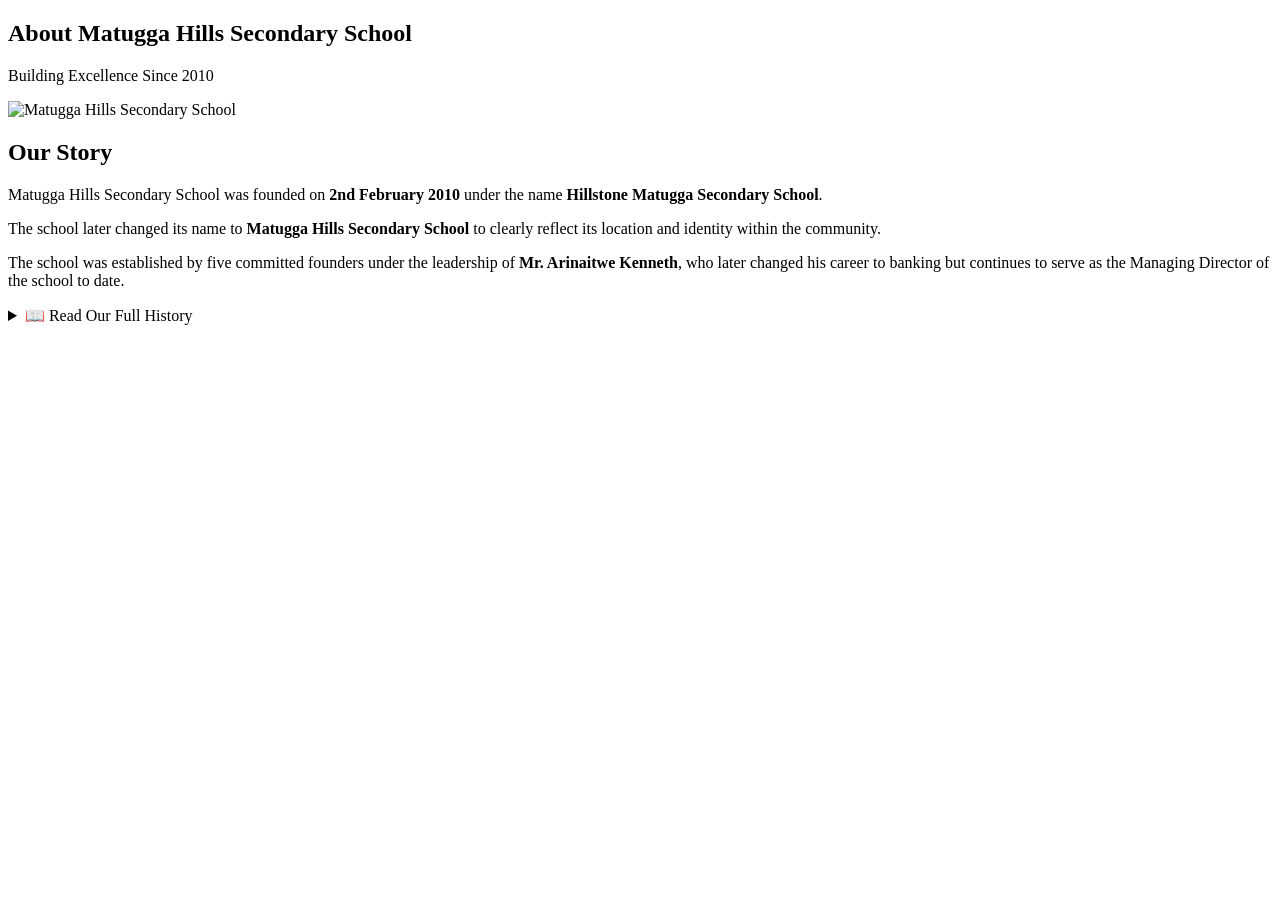
==== About us.html @ 82e51283 "addition page" ====
<!DOCTYPE html>
<html lang="en">
<head>
    <meta charset="UTF-8">
    <meta name="viewport" content="width=device-width, initial-scale=1.0">
    <title>About us</title>
</head>
<body>
   <section class="about-section">

    <div class="about-title">
        <h1>About Matugga Hills Secondary School</h1>
        <p class="subtitle">Building Excellence Since 2010</p>
    </div>

    <div class="about-content">

        <div class="intro">

            <div class="about-image">
                <img src="images/about-school.jpg" alt="Matugga Hills Secondary School">
            </div>

            <div class="about-text">

                <h2>Our Story</h2>

                <p>
                    Matugga Hills Secondary School was founded on <strong>2nd February 2010</strong>
                    under the name <strong>Hillstone Matugga Secondary School</strong>.
                </p>

                <p>
                    The school later changed its name to
                    <strong>Matugga Hills Secondary School</strong>
                    to clearly reflect its location and identity within the community.
                </p>

                <p>
                    The school was established by five committed founders under the
                    leadership of <strong>Mr. Arinaitwe Kenneth</strong>,
                    who later changed his career to banking but continues to serve as
                    the Managing Director of the school to date.
                </p>

            </div>

        </div>

        <details class="about-details">

            <summary>📖 Read Our Full History</summary>

            <div class="history">

                <h2>Our Humble Beginning</h2>

                <p>
                    The school began operations in rented premises with a few small classrooms.
                    It opened with 100 students, offering classes from Senior One to Senior Six,
                    and was supported by 13 dedicated teachers.
                </p>

                <p>
                    Despite operating in modest facilities, the staff remained committed
                    to providing quality education.
                </p>

                <p>
                    The first Headteacher,
                    <strong>Mr. Kato Edward</strong>,
                    was appointed in 2010.
                    Having already spent three years in the teaching profession before joining
                    the school, he has continued to serve faithfully as the school's Headteacher.
                </p>

                <p>
                    Although the school did not initially have its own UNEB Examination Centre,
                    students consistently achieved excellent academic results while sitting
                    their examinations at other registered schools.
                </p>

                <p>
                    In its second year, the best UCE candidate scored
                    <strong>17 aggregates</strong>,
                    while the best UACE candidate obtained
                    <strong>22 points.</strong>
                </p>

                <h2>Growth & Milestones</h2>

                <div class="timeline">

                    <div class="timeline-item">
                        <h3>2017</h3>

                        <p>
                            The school relocated from rented premises to its current,
                            larger and more conducive campus.
                        </p>

                        <p>
                            At that time enrolment had reduced to
                            <strong>82 students</strong>,
                            but through discipline, improved academic performance
                            and good management, enrolment steadily increased to
                            <strong>over 600 students</strong>.
                        </p>

                    </div>

                    <div class="timeline-item">

                        <h3>2023</h3>

                        <p>
                            Granted its own
                            <strong>UCE Examination Centre (U4036).</strong>
                        </p>

                    </div>

                    <div class="timeline-item">

                        <h3>2024</h3>

                        <p>
                            Granted its own
                            <strong>UACE Examination Centre (U4036).</strong>
                        </p>

                    </div>

                    <div class="timeline-item">

                        <h3>2025</h3>

                        <p>
                            One candidate scored
                            <strong>9As</strong>
                            in UCE while another obtained
                            <strong>20 points</strong>
                            in UACE.
                        </p>

                    </div>

                </div>

                <h2>Our Longest Serving Staff</h2>

                <div class="staff-grid">

                   <div class="staff-card">

    <h3>Madam Nabayozi Sumayya</h3>

    <span class="year">Joined in 2010</span>

    <p>
        Madam Nabayozi Sumayya joined the school in 2010 as the Bursar
        and continues to serve in that role.
    </p>

    <p>
        She has also served in various capacities including
        Teacher in Charge of Welfare with continuous dedication
        and hard work.
    </p>

</div>

                   <div class="staff-card">

    <h3>Mr. Lubuulwa Stephen</h3>

    <span class="year">Joined in 2012</span>

    <p>
        Mr. Lubuulwa Stephen joined the school in 2012 as a teacher.
    </p>

    <p>
        He was promoted to Assistant Director of Studies in 2014,
        became Director of Studies in 2016,
        and in 2025 was appointed Deputy Headteacher,
        a position he continues to hold.
    </p>

</div>

                   <div class="staff-card">

    <h3>Madam Nabaggala Harriet</h3>

    <span class="year">Joined in 2014</span>

    <p>
        Madam Nabaggala Harriet joined the school in 2014.
    </p>

    <p>
        Over the years she has served as Head of Department,
        Matron, and currently serves as School Secretary and
        Chairperson of the Electoral Commission at
        Matugga Hills Secondary School.
    </p>

</div>

                    <div class="staff-card">

    <div class="staff-header">
        <h3>Mr. Oguttu Hillary Abangi</h3>
        <span class="join-year">Joined in 2012</span>
    </div>

    <div class="staff-body">

        <p>
            <strong>Position:</strong> Assistant Director of Studies
        </p>

        <p>
            Mr. Oguttu Hillary Abangi joined Matugga Hills Secondary School in
            <strong>2012</strong> as a <strong>teacher and warden</strong>.
        </p>

        <p>
            Through his dedication, commitment and leadership, he was promoted
            in <strong>2016</strong> to the position of
            <strong>Assistant Director of Studies</strong>, a role he continues
            to serve in today.
        </p>

    </div>

</div>
                   <div class="staff-card">

    <div class="staff-header">
        <h3>Mr. Kasaali Festo</h3>
        <span class="join-year">Joined in 2011</span>
    </div>

    <div class="staff-body">

        <p>
            Mr. Kasaali Festo joined the school in
            <strong>2011</strong>.
        </p>

        <p>
            He has served in various leadership positions
            within the school.
        </p>

        <p>
            He currently serves as the
            <strong>Director of Studies</strong>.
        </p>

    </div>

</div>

                    <div class="staff-card">

    <div class="staff-header">
        <h3>Madam Kalembe Rachael</h3>
        <span class="join-year">Joined in 2013</span>
    </div>

    <div class="staff-body">

        <p>
            Madam Kalembe Rachael joined the school in
            <strong>2013</strong>.
        </p>

        <p>
            She has served in several capacities,
            including
            <strong>Senior Woman Teacher</strong>,
            <strong>Matron</strong>,
            and
            <strong>Class Teacher</strong>.
        </p>

    </div>

</div>

                   <div class="staff-card">

    <div class="staff-header">
        <h3>Mr. Ssali Cyrus</h3>
    </div>

    <div class="staff-body">

        <p>
            Mr. Ssali Cyrus has faithfully served the school
            in various roles.
        </p>

        <p>
            He has also been the
            <strong>Games Patron</strong>
            for more than
            <strong>ten years</strong>.
        </p>

    </div>

</div>

                   <div class="staff-card">

    <div class="staff-header">
        <h3>Mr. Sekyanzi Phillip</h3>
        <span class="join-year">Joined in 2015</span>
    </div>

    <div class="staff-body">

        <p>
            Mr. Sekyanzi Phillip joined the school in
            <strong>2015</strong>
            as a
            <strong>Mathematics Teacher</strong>.
        </p>

        <p>
            He has also served as a
            <strong>Class Teacher</strong>
            and
            <strong>Head of Department</strong>.
        </p>

        <p>
            He continues to serve the school
            with dedication.
        </p>

    </div>

</div>

            

    <div class="staff-header">
        <h3>Musomesa Kavuma Richard</h3>
        <span class="join-year">Joined in 2010</span>
    </div>

    <div class="staff-body">

        <p>
            Musomesa Kavuma has been with the school
            since its establishment in
            <strong>2010</strong>.
        </p>

        <p>
            He has served in various capacities,
            including as a
            <strong>teacher</strong>.
        </p>

        <p>
            He currently serves as the
            <strong>Head of Department – Luganda</strong>.
        </p>

    </div>

</div>

                <div class="mission">

                    <p>
                        Today, Matugga Hills Secondary School continues to grow
                        as a centre of academic excellence, discipline and character
                        development.
                    </p>

                    <p>
                        The school remains committed to nurturing responsible,
                        competent and morally upright citizens while maintaining
                        its motto:
                    </p>

                    <blockquote>
                        "It's a little thing that matters."
                    </blockquote>

                </div>

            </div>

        </details>

    </div>

</section>
</body>
</html>
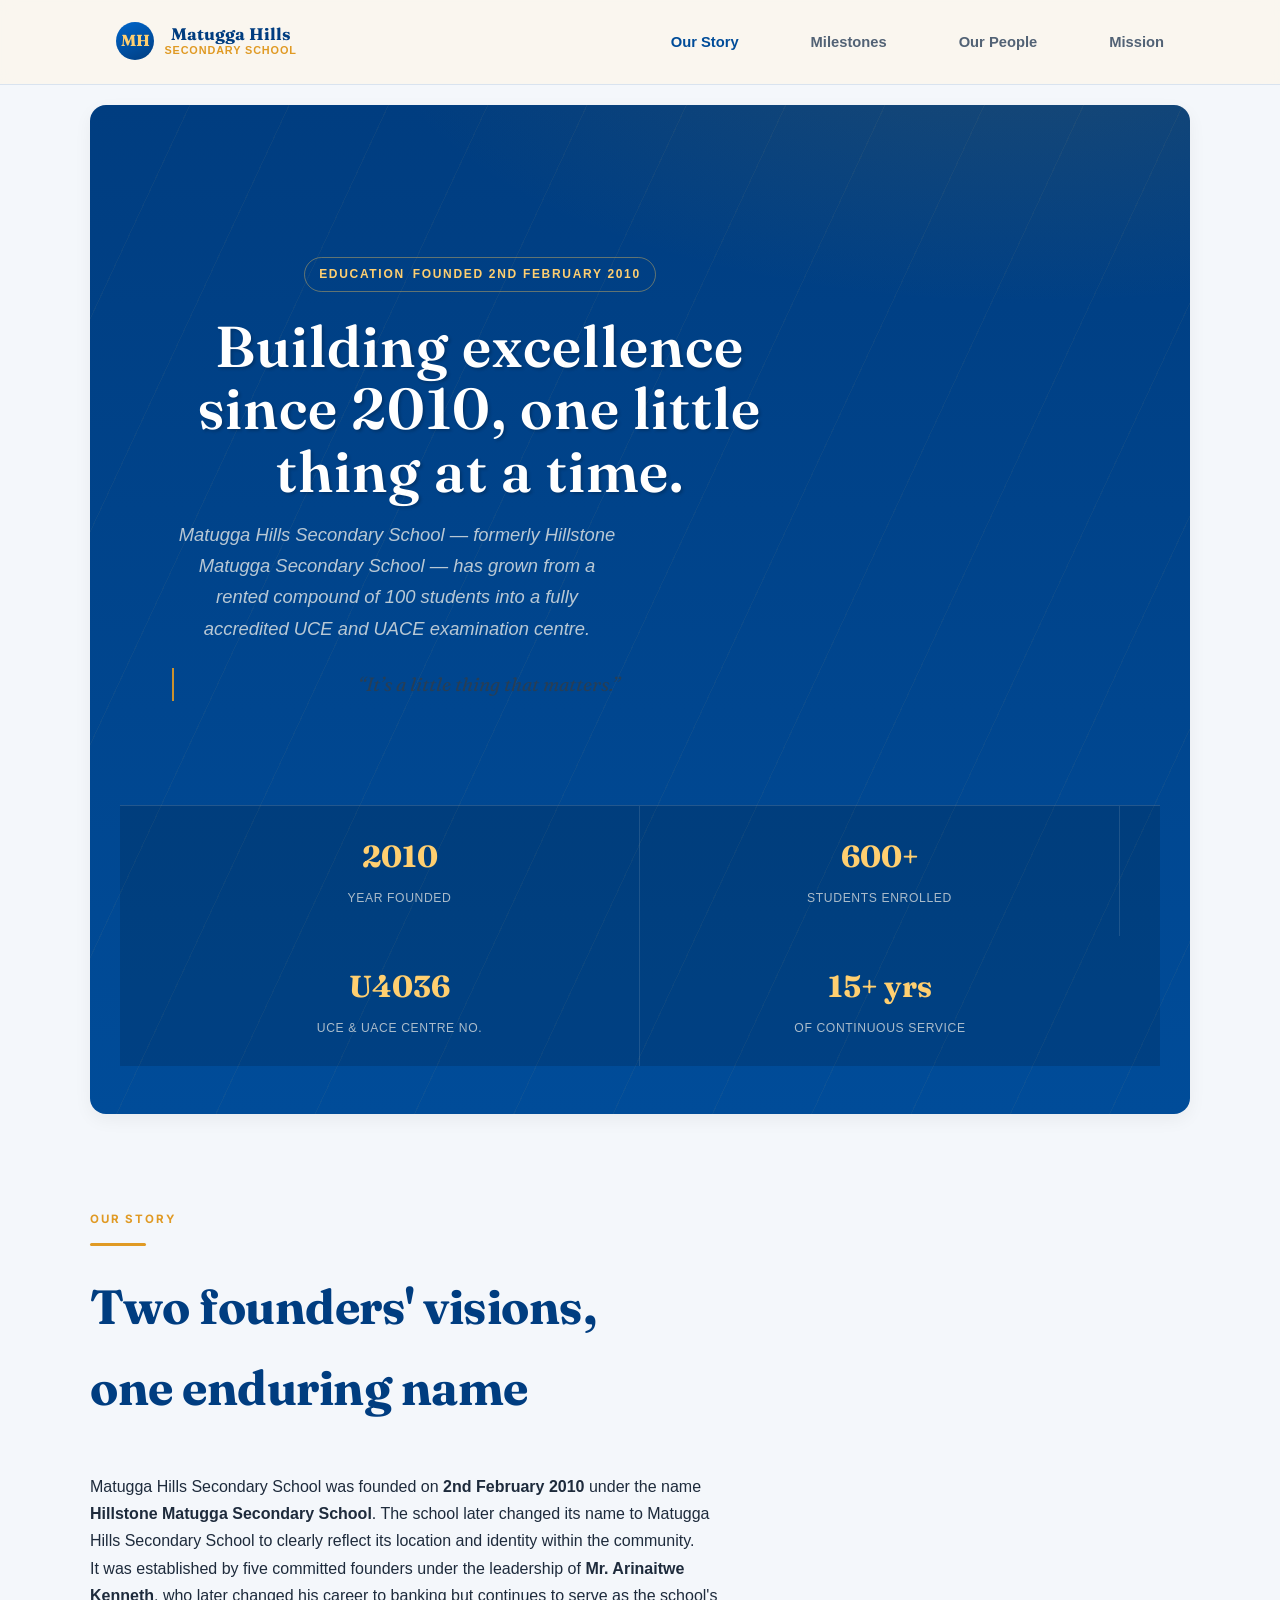
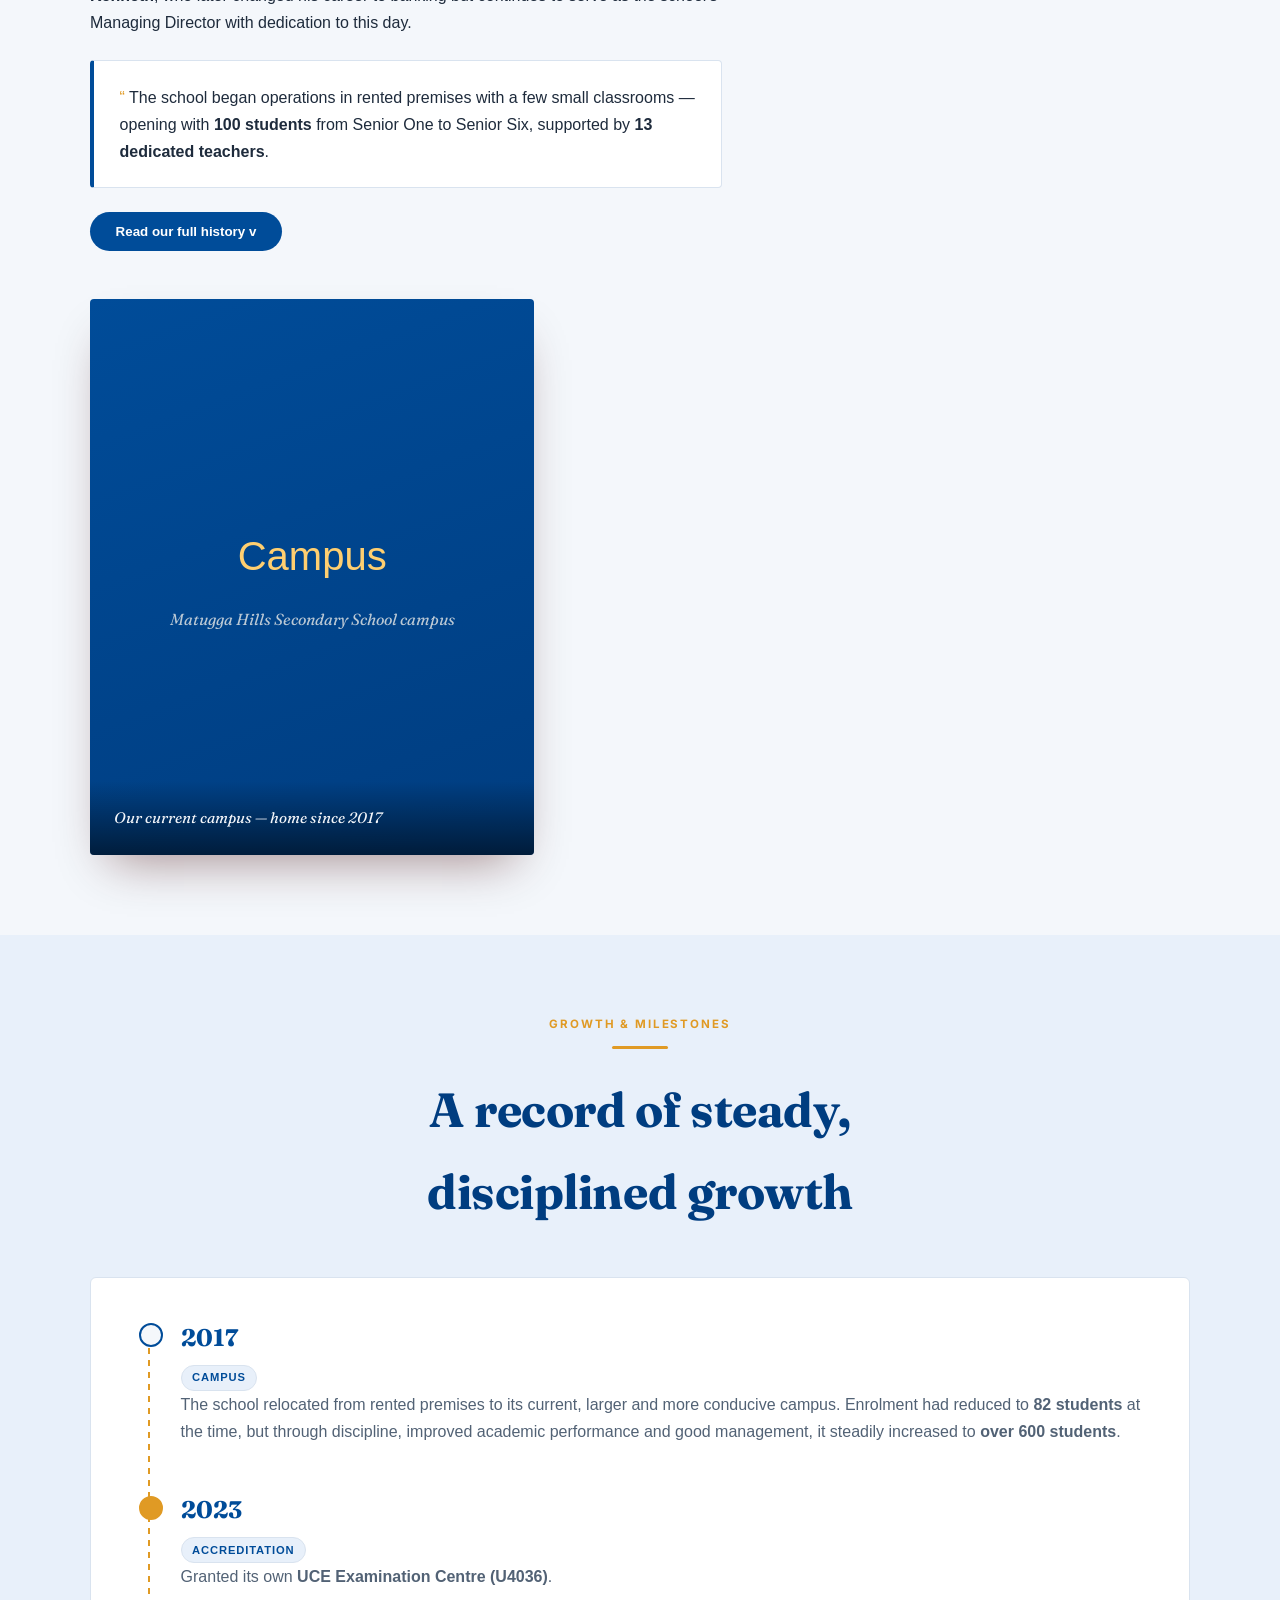
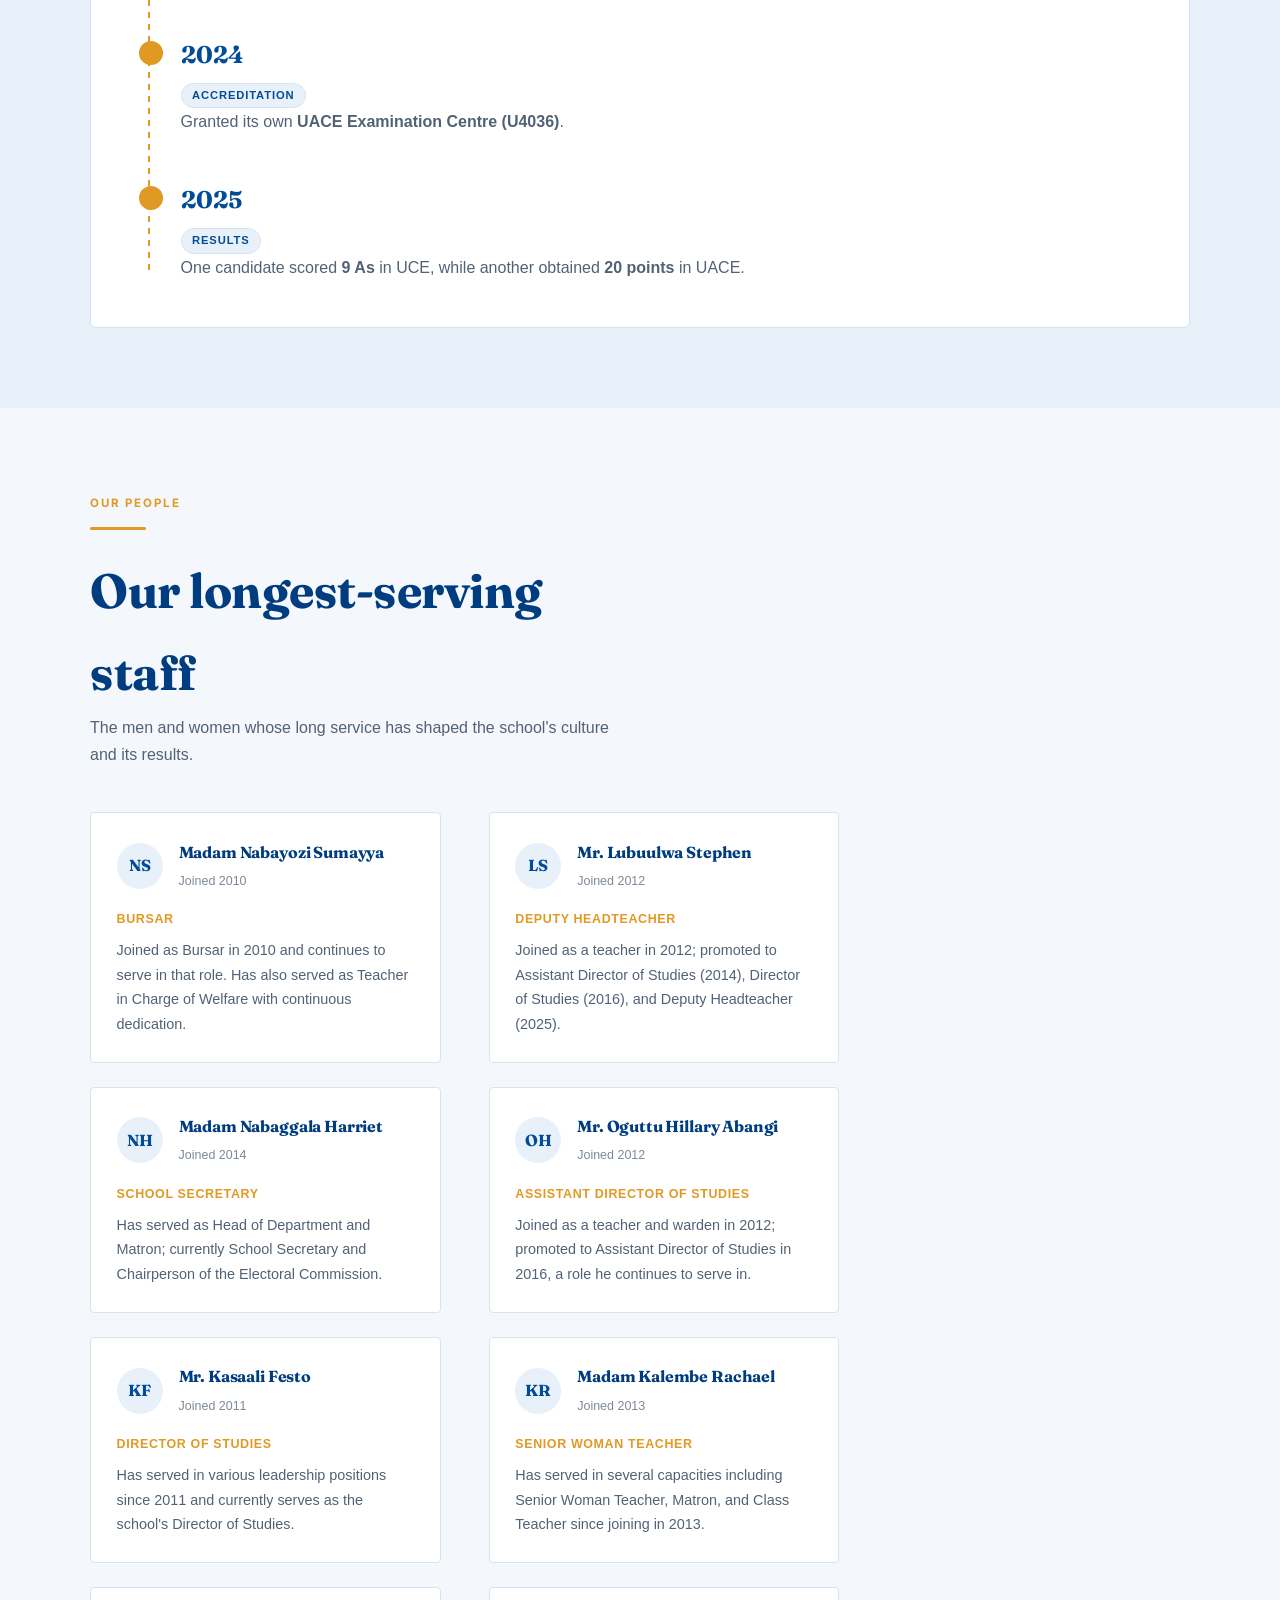
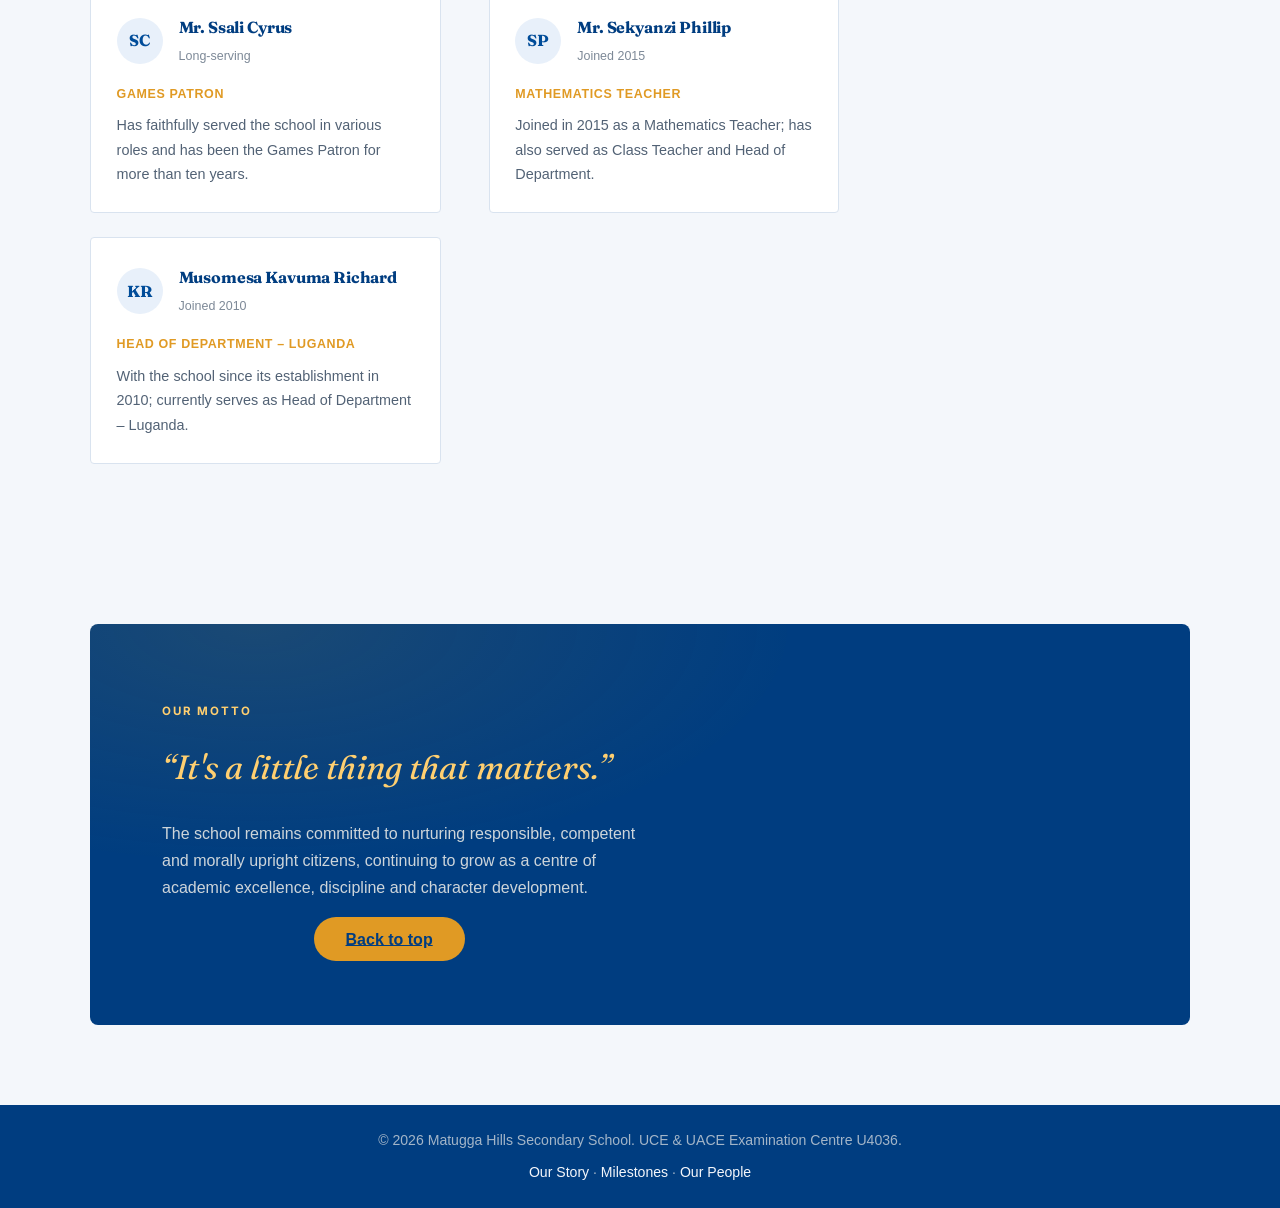
==== commit e0895a48: "blarblar" ====
--- a/About us.html
+++ b/About us.html
@@ -1,408 +1,761 @@
 <!DOCTYPE html>
 <html lang="en">
 <head>
-    <meta charset="UTF-8">
-    <meta name="viewport" content="width=device-width, initial-scale=1.0">
-    <title>About us</title>
+<meta charset="UTF-8">
+<meta name="viewport" content="width=device-width, initial-scale=1.0">
+<title>About Us — Matugga Hills Secondary School</title>
+<meta name="description" content="Matugga Hills Secondary School — building excellence since 2010. Our story, our milestones, our people.">
+
+<link rel="stylesheet" href="style.css">
+
+<!-- Fonts: Fraunces (display serif, institutional gravitas) + Inter (body/utility) -->
+<link rel="preconnect" href="https://fonts.googleapis.com">
+<link rel="preconnect" href="https://fonts.gstatic.com" crossorigin>
+<link href="https://fonts.googleapis.com/css2?family=Fraunces:opsz,wght@9..144,400;9..144,500;9..144,600;9..144,700&family=Inter:wght@400;500;600;700;800&display=swap" rel="stylesheet">
+
+<style>
+  :root{
+    --maroon-950:#003d80;
+    --maroon-900:#004c99;
+    --maroon-800:#0066cc;
+    --gold-600:#e09a24;
+    --gold-400:#ffcf70;
+    --cream-100:#f4f7fb;
+    --cream-200:#e8f0fa;
+    --ink-900:#1e2b3c;
+    --ink-700:#526275;
+    --line:#d9e3ef;
+    --radius:4px;
+    --serif: "Fraunces", Georgia, serif;
+    --sans: "Inter", -apple-system, Segoe UI, Roboto, sans-serif;
+  }
+
+  *{box-sizing:border-box;}
+  html{scroll-behavior:smooth;}
+
+  body{
+    font-family:var(--sans);
+    color:var(--ink-900);
+    background:var(--cream-100);
+    line-height:1.7;
+    -webkit-font-smoothing:antialiased;
+  }
+
+  @media (prefers-reduced-motion: reduce){
+    html{scroll-behavior:auto;}
+    *{animation-duration:0.001ms !important; transition-duration:0.001ms !important;}
+  }
+
+  a:focus-visible, button:focus-visible, .btn:focus-visible, summary:focus-visible{
+    outline:3px solid var(--gold-600);
+    outline-offset:3px;
+  }
+
+  h1,h2,h3,.display-font{
+    font-family:var(--serif);
+    color:var(--maroon-950);
+    letter-spacing:-0.01em;
+  }
+
+  .eyebrow{
+    font-family:var(--sans);
+    font-size:.72rem;
+    font-weight:700;
+    letter-spacing:.16em;
+    text-transform:uppercase;
+    color:var(--gold-600);
+  }
+
+  /* ===== Navbar ===== */
+  .navbar-brand-wrap{
+    display:flex;
+    align-items:center;
+    gap:.65rem;
+  }
+  .brand-mark{
+    width:38px;height:38px;
+    border-radius:50%;
+    background:linear-gradient(155deg, var(--maroon-800), var(--maroon-950));
+    display:flex;align-items:center;justify-content:center;
+    color:var(--gold-400);
+    font-family:var(--serif);
+    font-weight:700;
+    font-size:1rem;
+    flex-shrink:0;
+  }
+  .navbar-mhss{
+    background:rgba(250,246,238,0.92);
+    backdrop-filter:blur(8px);
+    border-bottom:1px solid var(--line);
+  }
+  .navbar-mhss .nav-link{
+    font-weight:600;
+    font-size:.92rem;
+    color:var(--ink-700);
+  }
+  .navbar-mhss .nav-link:hover, .navbar-mhss .nav-link.active{
+    color:var(--maroon-900);
+  }
+
+  /* ===== Hero ===== */
+  .hero{
+    position:relative;
+    background:
+      radial-gradient(1100px 500px at 85% -10%, rgba(184,145,46,0.16), transparent 60%),
+      linear-gradient(180deg, var(--maroon-950) 0%, var(--maroon-900) 100%);
+    color:var(--cream-100);
+    overflow:hidden;
+  }
+  .hero::before{
+    content:"";
+    position:absolute; inset:0;
+    background-image: repeating-linear-gradient(115deg, rgba(217,180,92,0.05) 0 1px, transparent 1px 90px);
+    pointer-events:none;
+  }
+  .hero-badge{
+    display:inline-flex;
+    align-items:center;
+    gap:.5rem;
+    border:1px solid rgba(217,180,92,0.45);
+    color:var(--gold-400);
+    font-size:.75rem;
+    font-weight:700;
+    letter-spacing:.14em;
+    text-transform:uppercase;
+    padding:.4rem .9rem;
+    border-radius:100px;
+  }
+  .hero h1{
+    color:#fff;
+    font-weight:600;
+    font-size:clamp(2.3rem, 4.6vw, 3.6rem);
+    line-height:1.08;
+  }
+  .hero .lede{
+    color:rgba(250,246,238,0.82);
+    font-size:1.15rem;
+    max-width:44ch;
+  }
+  .hero-motto{
+    font-family:var(--serif);
+    font-style:italic;
+    font-size:1.2rem;
+    color:var(--gold-400);
+    border-left:2px solid var(--gold-600);
+    padding-left:1rem;
+  }
+  .stat-strip{
+    border-top:1px solid rgba(250,246,238,0.14);
+    background:rgba(0,0,0,0.14);
+  }
+  .stat-item{
+    padding:1.6rem 1rem;
+    text-align:center;
+    border-right:1px solid rgba(250,246,238,0.12);
+  }
+  .stat-item:last-child{border-right:none;}
+  .stat-num{
+    font-family:var(--serif);
+    font-weight:700;
+    font-size:1.9rem;
+    color:var(--gold-400);
+    display:block;
+  }
+  .stat-label{
+    font-size:.76rem;
+    letter-spacing:.05em;
+    text-transform:uppercase;
+    color:rgba(250,246,238,0.68);
+  }
+
+  /* ===== Section shell ===== */
+  section.block{ padding:5rem 0; }
+  .section-head{ max-width:60ch; margin-bottom:2.75rem; }
+  .rule{
+    width:56px; height:3px;
+    background:var(--gold-600);
+    border-radius:2px;
+    margin:.75rem 0 1.25rem;
+  }
+
+  /* ===== Our Story ===== */
+  .story-frame{
+    position:relative;
+    border-radius:var(--radius);
+    overflow:hidden;
+    aspect-ratio:4/5;
+    background:linear-gradient(160deg, var(--maroon-900), var(--maroon-950));
+    display:flex; align-items:flex-end;
+    box-shadow: 0 24px 48px -20px rgba(61,0,4,0.45);
+  }
+  .story-frame img{ width:100%; height:100%; object-fit:cover; position:absolute; inset:0; }
+  .story-frame .frame-caption{
+    position:relative; z-index:2;
+    color:var(--cream-100);
+    padding:1.5rem;
+    font-family:var(--serif);
+    font-style:italic;
+    font-size:.95rem;
+    background:linear-gradient(0deg, rgba(0,0,0,0.55), transparent);
+    width:100%;
+  }
+  .founder-card{
+    background:#fff;
+    border:1px solid var(--line);
+    border-left:4px solid var(--maroon-900);
+    border-radius:var(--radius);
+    padding:1.4rem 1.6rem;
+  }
+
+  /* ===== Timeline (Growth & Milestones) — the signature element ===== */
+  .ledger{
+    background:#fff;
+    border:1px solid var(--line);
+    border-radius:6px;
+    padding:2.5rem clamp(1rem,4vw,3rem);
+  }
+  .ledger-line{
+    position:relative;
+    padding-left:2.6rem;
+  }
+  .ledger-line::before{
+    content:"";
+    position:absolute; left:9px; top:6px; bottom:6px;
+    width:2px;
+    background: repeating-linear-gradient(180deg, var(--gold-600) 0 6px, transparent 6px 12px);
+  }
+  .ledger-entry{
+    position:relative;
+    padding-bottom:2.4rem;
+  }
+  .ledger-entry:last-child{ padding-bottom:0; }
+  .ledger-entry::before{
+    content:"";
+    position:absolute;
+    left:-2.6rem;
+    top:.35rem;
+    width:20px; height:20px;
+    background:var(--cream-100);
+    border:2px solid var(--maroon-900);
+    border-radius:50%;
+  }
+  .ledger-entry.is-exam::before{ background:var(--gold-600); border-color:var(--gold-600); }
+  .ledger-year{
+    font-family:var(--serif);
+    font-weight:700;
+    font-size:1.5rem;
+    color:var(--maroon-900);
+    margin-bottom:.25rem;
+  }
+  .ledger-entry p{ margin-bottom:.4rem; color:var(--ink-700); }
+  .tag-pill{
+    display:inline-block;
+    font-size:.7rem;
+    font-weight:700;
+    letter-spacing:.08em;
+    text-transform:uppercase;
+    background:var(--cream-200);
+    color:var(--maroon-900);
+    border:1px solid var(--line);
+    border-radius:100px;
+    padding:.15rem .65rem;
+    margin-right:.4rem;
+  }
+
+  /* ===== Staff ===== */
+  .staff-card{
+    background:#fff;
+    border:1px solid var(--line);
+    border-radius:var(--radius);
+    padding:1.6rem;
+    height:100%;
+    transition:box-shadow .2s ease, transform .2s ease;
+  }
+  .staff-card:hover{
+    box-shadow:0 16px 32px -18px rgba(61,0,4,0.28);
+    transform:translateY(-3px);
+  }
+  .staff-avatar{
+    width:46px; height:46px;
+    border-radius:50%;
+    background:var(--cream-200);
+    color:var(--maroon-900);
+    font-family:var(--serif);
+    font-weight:700;
+    display:flex; align-items:center; justify-content:center;
+    flex-shrink:0;
+  }
+  .staff-role{
+    font-size:.78rem;
+    font-weight:700;
+    color:var(--gold-600);
+    text-transform:uppercase;
+    letter-spacing:.05em;
+  }
+  .staff-since{
+    font-size:.78rem;
+    color:var(--ink-700);
+    opacity:.75;
+  }
+
+  /* ===== Mission / motto close ===== */
+  .motto-block{
+    background:
+      radial-gradient(900px 400px at 15% 0%, rgba(184,145,46,0.14), transparent 60%),
+      var(--maroon-950);
+    color:var(--cream-100);
+    border-radius:8px;
+    padding:clamp(2.5rem,6vw,4.5rem);
+  }
+  .motto-block blockquote{
+    font-family:var(--serif);
+    font-style:italic;
+    font-size:clamp(1.5rem,3vw,2.1rem);
+    color:var(--gold-400);
+    max-width:22ch;
+  }
+
+  /* ===== Read full history toggle ===== */
+  .history-toggle{
+    background:var(--maroon-900);
+    border:none;
+    color:#fff;
+    font-weight:600;
+    padding:.75rem 1.6rem;
+    border-radius:100px;
+    transition:background .2s ease;
+  }
+  .history-toggle:hover{ background:var(--maroon-950); color:#fff; }
+  .history-toggle .bi{ transition:transform .2s ease; }
+  .history-toggle[aria-expanded="true"] .bi{ transform:rotate(180deg); }
+
+  footer{
+    background:var(--maroon-950);
+    color:rgba(250,246,238,0.65);
+    font-size:.88rem;
+  }
+  footer a{ color:var(--cream-100); text-decoration:none; }
+  footer a:hover{ color:var(--gold-400); }
+
+  /* Custom layout utilities replacing the Bootstrap classes used in this page. */
+  .container{width:min(1100px, 90%); margin:0 auto;}
+  .row{display:flex; flex-wrap:wrap; margin-left:-.75rem; margin-right:-.75rem;}
+  .row.g-0{gap:0;}
+  [class^="col-"], [class*=" col-"]{width:100%; padding-left:.75rem; padding-right:.75rem;}
+  .d-flex{display:flex;}
+  .flex-column{flex-direction:column;}
+  .align-items-center{align-items:center;}
+  .justify-content-between{justify-content:space-between;}
+  .ms-auto{margin-left:auto;}
+  .mx-auto{margin-left:auto; margin-right:auto;}
+  .text-center{text-align:center;}
+  .text-secondary{color:var(--ink-700)!important;}
+  .text-warning{color:var(--gold-600)!important;}
+  .lh-sm{line-height:1.15;}
+  .fw-bold{font-weight:700;}
+  .small{font-size:.9rem;}
+  .h1{font-size:clamp(2rem, 4vw, 3rem);}
+  .h6{font-size:1rem;}
+  .col-6{width:50%;}
+  .order-lg-1, .order-lg-2{order:0;}
+  .d-block{display:block;}
+  .g-4{gap:1.5rem;}
+  .g-5{gap:3rem;}
+  .gap-2{gap:.5rem;}
+  .gap-3{gap:1rem;}
+  .py-3{padding-top:1rem; padding-bottom:1rem;}
+  .py-4{padding-top:1.5rem; padding-bottom:1.5rem;}
+  .py-5{padding-top:3rem; padding-bottom:3rem;}
+  .py-lg-6{padding-top:5rem; padding-bottom:5rem;}
+  .mt-3{margin-top:1rem;}
+  .mt-4{margin-top:1.5rem;}
+  .mb-0{margin-bottom:0!important;}
+  .mb-2{margin-bottom:.5rem!important;}
+  .mb-3{margin-bottom:1rem!important;}
+  .mb-4{margin-bottom:1.5rem!important;}
+
+  .navbar-toggler{display:none;}
+  .navbar-collapse{display:block;}
+  .navbar-nav{display:flex; list-style:none; margin:0; padding:0;}
+  .navbar-brand{color:inherit; text-decoration:none;}
+  .navbar-brand-wrap{min-width:245px;}
+  .navbar-mhss{position:sticky; top:0; z-index:10;}
+  .navbar-mhss > .container{display:flex; align-items:center; gap:1.5rem;}
+  .navbar-collapse{flex:1;}
+  .navbar-nav{justify-content:flex-end; gap:1.25rem;}
+  .bi{display:inline-block; font-style:normal;}
+  .bi-mortarboard-fill::before{content:"Education";}
+  .bi-building::before{content:"Campus";}
+  .bi-quote::before{content:"\201C";}
+  .bi-chevron-down::before{content:"v";}
+
+  @media (min-width:768px){
+    .col-md-6{width:50%;}
+  }
+
+  @media (min-width:992px){
+    .col-lg-4{width:33.333333%;}
+    .col-lg-5{width:41.666667%;}
+    .col-lg-7{width:58.333333%;}
+    .col-lg-8{width:66.666667%;}
+    .order-lg-1{order:1;}
+    .order-lg-2{order:2;}
+    .text-lg-end{text-align:right;}
+  }
+
+  @media (max-width:767.98px){
+    .navbar-mhss > .container{flex-wrap:wrap; gap:.75rem 1rem;}
+    .navbar-brand-wrap{min-width:0;}
+    .navbar-toggler{display:block; background:transparent; border:1px solid var(--line); padding:.55rem .7rem;}
+    .navbar-toggler-icon{display:block; width:1.25rem; height:.15rem; background:var(--maroon-950); position:relative;}
+    .navbar-toggler-icon::before, .navbar-toggler-icon::after{content:""; position:absolute; left:0; width:1.25rem; height:.15rem; background:var(--maroon-950);}
+    .navbar-toggler-icon::before{top:-.4rem;}
+    .navbar-toggler-icon::after{top:.4rem;}
+    .navbar-collapse{width:100%; flex-basis:100%;}
+    .navbar-nav{flex-direction:column; gap:.25rem; padding-top:1rem;}
+    .navbar-nav .nav-link{display:block; padding:.4rem 0;}
+    .py-lg-6{padding-top:3rem; padding-bottom:3rem;}
+    .text-center.text-md-start{text-align:center;}
+  }
+
+  @media (max-width:767.98px){
+    .stat-item{ border-right:none; border-bottom:1px solid rgba(250,246,238,0.12); }
+    .stat-item:last-child{ border-bottom:none; }
+  }
+</style>
 </head>
 <body>
-   <section class="about-section">
-
-    <div class="about-title">
-        <h1>About Matugga Hills Secondary School</h1>
-        <p class="subtitle">Building Excellence Since 2010</p>
-    </div>
-
-    <div class="about-content">
-
-        <div class="intro">
-
-            <div class="about-image">
-                <img src="images/about-school.jpg" alt="Matugga Hills Secondary School">
-            </div>
-
-            <div class="about-text">
-
-                <h2>Our Story</h2>
-
-                <p>
-                    Matugga Hills Secondary School was founded on <strong>2nd February 2010</strong>
-                    under the name <strong>Hillstone Matugga Secondary School</strong>.
-                </p>
-
-                <p>
-                    The school later changed its name to
-                    <strong>Matugga Hills Secondary School</strong>
-                    to clearly reflect its location and identity within the community.
-                </p>
-
-                <p>
-                    The school was established by five committed founders under the
-                    leadership of <strong>Mr. Arinaitwe Kenneth</strong>,
-                    who later changed his career to banking but continues to serve as
-                    the Managing Director of the school to date.
-                </p>
-
-            </div>
-
-        </div>
-
-        <details class="about-details">
-
-            <summary>📖 Read Our Full History</summary>
-
-            <div class="history">
-
-                <h2>Our Humble Beginning</h2>
-
-                <p>
-                    The school began operations in rented premises with a few small classrooms.
-                    It opened with 100 students, offering classes from Senior One to Senior Six,
-                    and was supported by 13 dedicated teachers.
-                </p>
-
-                <p>
-                    Despite operating in modest facilities, the staff remained committed
-                    to providing quality education.
-                </p>
-
-                <p>
-                    The first Headteacher,
-                    <strong>Mr. Kato Edward</strong>,
-                    was appointed in 2010.
-                    Having already spent three years in the teaching profession before joining
-                    the school, he has continued to serve faithfully as the school's Headteacher.
-                </p>
-
-                <p>
-                    Although the school did not initially have its own UNEB Examination Centre,
-                    students consistently achieved excellent academic results while sitting
-                    their examinations at other registered schools.
-                </p>
-
-                <p>
-                    In its second year, the best UCE candidate scored
-                    <strong>17 aggregates</strong>,
-                    while the best UACE candidate obtained
-                    <strong>22 points.</strong>
-                </p>
-
-                <h2>Growth & Milestones</h2>
-
-                <div class="timeline">
-
-                    <div class="timeline-item">
-                        <h3>2017</h3>
-
-                        <p>
-                            The school relocated from rented premises to its current,
-                            larger and more conducive campus.
-                        </p>
-
-                        <p>
-                            At that time enrolment had reduced to
-                            <strong>82 students</strong>,
-                            but through discipline, improved academic performance
-                            and good management, enrolment steadily increased to
-                            <strong>over 600 students</strong>.
-                        </p>
-
-                    </div>
-
-                    <div class="timeline-item">
-
-                        <h3>2023</h3>
-
-                        <p>
-                            Granted its own
-                            <strong>UCE Examination Centre (U4036).</strong>
-                        </p>
-
-                    </div>
-
-                    <div class="timeline-item">
-
-                        <h3>2024</h3>
-
-                        <p>
-                            Granted its own
-                            <strong>UACE Examination Centre (U4036).</strong>
-                        </p>
-
-                    </div>
-
-                    <div class="timeline-item">
-
-                        <h3>2025</h3>
-
-                        <p>
-                            One candidate scored
-                            <strong>9As</strong>
-                            in UCE while another obtained
-                            <strong>20 points</strong>
-                            in UACE.
-                        </p>
-
-                    </div>
-
-                </div>
-
-                <h2>Our Longest Serving Staff</h2>
-
-                <div class="staff-grid">
-
-                   <div class="staff-card">
-
-    <h3>Madam Nabayozi Sumayya</h3>
-
-    <span class="year">Joined in 2010</span>
-
-    <p>
-        Madam Nabayozi Sumayya joined the school in 2010 as the Bursar
-        and continues to serve in that role.
-    </p>
-
-    <p>
-        She has also served in various capacities including
-        Teacher in Charge of Welfare with continuous dedication
-        and hard work.
-    </p>
-
-</div>
-
-                   <div class="staff-card">
-
-    <h3>Mr. Lubuulwa Stephen</h3>
-
-    <span class="year">Joined in 2012</span>
-
-    <p>
-        Mr. Lubuulwa Stephen joined the school in 2012 as a teacher.
-    </p>
-
-    <p>
-        He was promoted to Assistant Director of Studies in 2014,
-        became Director of Studies in 2016,
-        and in 2025 was appointed Deputy Headteacher,
-        a position he continues to hold.
-    </p>
-
-</div>
-
-                   <div class="staff-card">
-
-    <h3>Madam Nabaggala Harriet</h3>
-
-    <span class="year">Joined in 2014</span>
-
-    <p>
-        Madam Nabaggala Harriet joined the school in 2014.
-    </p>
-
-    <p>
-        Over the years she has served as Head of Department,
-        Matron, and currently serves as School Secretary and
-        Chairperson of the Electoral Commission at
-        Matugga Hills Secondary School.
-    </p>
-
-</div>
-
-                    <div class="staff-card">
-
-    <div class="staff-header">
-        <h3>Mr. Oguttu Hillary Abangi</h3>
-        <span class="join-year">Joined in 2012</span>
-    </div>
-
-    <div class="staff-body">
-
-        <p>
-            <strong>Position:</strong> Assistant Director of Studies
-        </p>
-
-        <p>
-            Mr. Oguttu Hillary Abangi joined Matugga Hills Secondary School in
-            <strong>2012</strong> as a <strong>teacher and warden</strong>.
-        </p>
-
-        <p>
-            Through his dedication, commitment and leadership, he was promoted
-            in <strong>2016</strong> to the position of
-            <strong>Assistant Director of Studies</strong>, a role he continues
-            to serve in today.
-        </p>
-
-    </div>
-
-</div>
-                   <div class="staff-card">
-
-    <div class="staff-header">
-        <h3>Mr. Kasaali Festo</h3>
-        <span class="join-year">Joined in 2011</span>
-    </div>
-
-    <div class="staff-body">
-
-        <p>
-            Mr. Kasaali Festo joined the school in
-            <strong>2011</strong>.
-        </p>
-
-        <p>
-            He has served in various leadership positions
-            within the school.
-        </p>
-
-        <p>
-            He currently serves as the
-            <strong>Director of Studies</strong>.
-        </p>
-
-    </div>
-
-</div>
-
-                    <div class="staff-card">
-
-    <div class="staff-header">
-        <h3>Madam Kalembe Rachael</h3>
-        <span class="join-year">Joined in 2013</span>
-    </div>
-
-    <div class="staff-body">
-
-        <p>
-            Madam Kalembe Rachael joined the school in
-            <strong>2013</strong>.
-        </p>
-
-        <p>
-            She has served in several capacities,
-            including
-            <strong>Senior Woman Teacher</strong>,
-            <strong>Matron</strong>,
-            and
-            <strong>Class Teacher</strong>.
-        </p>
-
-    </div>
-
-</div>
-
-                   <div class="staff-card">
-
-    <div class="staff-header">
-        <h3>Mr. Ssali Cyrus</h3>
-    </div>
-
-    <div class="staff-body">
-
-        <p>
-            Mr. Ssali Cyrus has faithfully served the school
-            in various roles.
-        </p>
-
-        <p>
-            He has also been the
-            <strong>Games Patron</strong>
-            for more than
-            <strong>ten years</strong>.
-        </p>
-
-    </div>
-
-</div>
-
-                   <div class="staff-card">
-
-    <div class="staff-header">
-        <h3>Mr. Sekyanzi Phillip</h3>
-        <span class="join-year">Joined in 2015</span>
-    </div>
-
-    <div class="staff-body">
-
-        <p>
-            Mr. Sekyanzi Phillip joined the school in
-            <strong>2015</strong>
-            as a
-            <strong>Mathematics Teacher</strong>.
-        </p>
-
-        <p>
-            He has also served as a
-            <strong>Class Teacher</strong>
-            and
-            <strong>Head of Department</strong>.
-        </p>
-
-        <p>
-            He continues to serve the school
-            with dedication.
-        </p>
-
-    </div>
-
-</div>
-
-            
-
-    <div class="staff-header">
-        <h3>Musomesa Kavuma Richard</h3>
-        <span class="join-year">Joined in 2010</span>
-    </div>
-
-    <div class="staff-body">
-
-        <p>
-            Musomesa Kavuma has been with the school
-            since its establishment in
-            <strong>2010</strong>.
-        </p>
-
-        <p>
-            He has served in various capacities,
-            including as a
-            <strong>teacher</strong>.
-        </p>
-
-        <p>
-            He currently serves as the
-            <strong>Head of Department – Luganda</strong>.
-        </p>
-
-    </div>
-
-</div>
-
-                <div class="mission">
-
-                    <p>
-                        Today, Matugga Hills Secondary School continues to grow
-                        as a centre of academic excellence, discipline and character
-                        development.
-                    </p>
-
-                    <p>
-                        The school remains committed to nurturing responsible,
-                        competent and morally upright citizens while maintaining
-                        its motto:
-                    </p>
-
-                    <blockquote>
-                        "It's a little thing that matters."
-                    </blockquote>
-
-                </div>
-
-            </div>
-
-        </details>
-
-    </div>
-
+
+<!-- ===== Navbar ===== -->
+<nav class="navbar navbar-expand-md navbar-mhss sticky-top py-3">
+  <div class="container">
+    <a class="navbar-brand navbar-brand-wrap" href="#top">
+      <span class="brand-mark">MH</span>
+      <span class="d-flex flex-column lh-sm">
+        <span class="fw-bold" style="font-family:var(--serif); color:var(--maroon-950); font-size:1.05rem;">Matugga Hills</span>
+        <span style="font-size:.68rem; letter-spacing:.08em; text-transform:uppercase; color:var(--gold-600); font-weight:700;">Secondary School</span>
+      </span>
+    </a>
+    <button class="navbar-toggler" type="button" aria-controls="navMain" aria-expanded="false" aria-label="Toggle navigation">
+      <span class="navbar-toggler-icon"></span>
+    </button>
+    <div class="collapse navbar-collapse" id="navMain">
+      <ul class="navbar-nav ms-auto gap-md-2">
+        <li class="nav-item"><a class="nav-link active" href="#story">Our Story</a></li>
+        <li class="nav-item"><a class="nav-link" href="#milestones">Milestones</a></li>
+        <li class="nav-item"><a class="nav-link" href="#staff">Our People</a></li>
+        <li class="nav-item"><a class="nav-link" href="#mission">Mission</a></li>
+      </ul>
+    </div>
+  </div>
+</nav>
+
+<!-- ===== Hero ===== -->
+<header class="hero" id="top">
+  <div class="container py-5 py-lg-6">
+    <div class="row align-items-center py-4 py-lg-5">
+      <div class="col-lg-8">
+        <span class="hero-badge"><i class="bi bi-mortarboard-fill"></i> Founded 2nd February 2010</span>
+        <h1 class="mt-4 mb-3">Building excellence since 2010, one little thing at a time.</h1>
+        <p class="lede mb-4">Matugga Hills Secondary School — formerly Hillstone Matugga Secondary School — has grown from a rented compound of 100 students into a fully accredited UCE and UACE examination centre.</p>
+        <p class="hero-motto mb-0">&ldquo;It&rsquo;s a little thing that matters.&rdquo;</p>
+      </div>
+    </div>
+  </div>
+  <div class="stat-strip">
+    <div class="container">
+      <div class="row g-0">
+        <div class="col-6 col-md-3 stat-item">
+          <span class="stat-num">2010</span>
+          <span class="stat-label">Year Founded</span>
+        </div>
+        <div class="col-6 col-md-3 stat-item">
+          <span class="stat-num">600+</span>
+          <span class="stat-label">Students Enrolled</span>
+        </div>
+        <div class="col-6 col-md-3 stat-item">
+          <span class="stat-num">U4036</span>
+          <span class="stat-label">UCE &amp; UACE Centre No.</span>
+        </div>
+        <div class="col-6 col-md-3 stat-item">
+          <span class="stat-num">15+ yrs</span>
+          <span class="stat-label">Of Continuous Service</span>
+        </div>
+      </div>
+    </div>
+  </div>
+</header>
+
+<!-- ===== Our Story ===== -->
+<section class="block" id="story">
+  <div class="container">
+    <div class="row g-5 align-items-center">
+      <div class="col-lg-5 order-lg-2">
+        <div class="story-frame">
+          <img src="images/about-school.jpg" alt="Matugga Hills Secondary School campus"
+               onerror="this.style.display='none'; this.parentElement.querySelector('.frame-fallback').style.display='flex';">
+          <div class="frame-fallback" style="display:none; position:absolute; inset:0; align-items:center; justify-content:center; flex-direction:column; color:var(--gold-400); text-align:center; padding:2rem;">
+            <i class="bi bi-building" style="font-size:2.5rem;"></i>
+            <p class="mt-3 mb-0" style="font-family:var(--serif); font-style:italic; font-size:1rem; color:rgba(250,246,238,0.75);">Matugga Hills Secondary School campus</p>
+          </div>
+          <div class="frame-caption">Our current campus — home since 2017</div>
+        </div>
+      </div>
+      <div class="col-lg-7 order-lg-1">
+        <div class="section-head">
+          <span class="eyebrow">Our Story</span>
+          <div class="rule"></div>
+          <h2 class="h1">Two founders' visions, one enduring name</h2>
+        </div>
+        <p>Matugga Hills Secondary School was founded on <strong>2nd February 2010</strong> under the name <strong>Hillstone Matugga Secondary School</strong>. The school later changed its name to Matugga Hills Secondary School to clearly reflect its location and identity within the community.</p>
+        <p class="mb-4">It was established by five committed founders under the leadership of <strong>Mr. Arinaitwe Kenneth</strong>, who later changed his career to banking but continues to serve as the school's Managing Director with dedication to this day.</p>
+        <div class="founder-card">
+          <p class="mb-0"><i class="bi bi-quote text-warning me-1"></i> The school began operations in rented premises with a few small classrooms — opening with <strong>100 students</strong> from Senior One to Senior Six, supported by <strong>13 dedicated teachers</strong>.</p>
+        </div>
+        <button class="history-toggle mt-4" type="button" aria-expanded="false" aria-controls="fullHistory">
+          Read our full history <i class="bi bi-chevron-down ms-1"></i>
+        </button>
+
+        <div class="collapse mt-4" id="fullHistory" hidden>
+          <p>Despite operating in modest facilities, the staff remained committed to providing quality education. The first Headteacher, <strong>Mr. Kato Edward</strong>, was appointed in 2010. Having already spent three years in the teaching profession before joining the school, he has continued to serve faithfully as the school's Headteacher.</p>
+          <p>Although the school did not initially have its own UNEB examination centre, students consistently achieved excellent academic results while sitting their examinations at other registered schools. In its second year, the best UCE candidate scored <strong>17 aggregates</strong>, while the best UACE candidate obtained <strong>22 points</strong>.</p>
+          <p class="mb-0">Today, Matugga Hills Secondary School continues to grow as a centre of academic excellence, discipline and character development — remaining committed to nurturing responsible, competent and morally upright citizens.</p>
+        </div>
+      </div>
+    </div>
+  </div>
 </section>
+
+<!-- ===== Milestones ===== -->
+<section class="block" style="background:var(--cream-200);" id="milestones">
+  <div class="container">
+    <div class="section-head mx-auto text-center">
+      <span class="eyebrow d-block">Growth &amp; Milestones</span>
+      <div class="rule mx-auto"></div>
+      <h2 class="h1">A record of steady, disciplined growth</h2>
+    </div>
+
+    <div class="ledger">
+      <div class="ledger-line">
+
+        <div class="ledger-entry">
+          <div class="ledger-year">2017</div>
+          <span class="tag-pill">Campus</span>
+          <p>The school relocated from rented premises to its current, larger and more conducive campus. Enrolment had reduced to <strong>82 students</strong> at the time, but through discipline, improved academic performance and good management, it steadily increased to <strong>over 600 students</strong>.</p>
+        </div>
+
+        <div class="ledger-entry is-exam">
+          <div class="ledger-year">2023</div>
+          <span class="tag-pill">Accreditation</span>
+          <p>Granted its own <strong>UCE Examination Centre (U4036)</strong>.</p>
+        </div>
+
+        <div class="ledger-entry is-exam">
+          <div class="ledger-year">2024</div>
+          <span class="tag-pill">Accreditation</span>
+          <p>Granted its own <strong>UACE Examination Centre (U4036)</strong>.</p>
+        </div>
+
+        <div class="ledger-entry is-exam">
+          <div class="ledger-year">2025</div>
+          <span class="tag-pill">Results</span>
+          <p>One candidate scored <strong>9 As</strong> in UCE, while another obtained <strong>20 points</strong> in UACE.</p>
+        </div>
+
+      </div>
+    </div>
+  </div>
+</section>
+
+<!-- ===== Staff ===== -->
+<section class="block" id="staff">
+  <div class="container">
+    <div class="section-head">
+      <span class="eyebrow">Our People</span>
+      <div class="rule"></div>
+      <h2 class="h1">Our longest-serving staff</h2>
+      <p class="text-secondary mb-0">The men and women whose long service has shaped the school's culture and its results.</p>
+    </div>
+
+    <div class="row g-4">
+
+      <div class="col-md-6 col-lg-4">
+        <div class="staff-card d-flex flex-column">
+          <div class="d-flex align-items-center gap-3 mb-3">
+            <div class="staff-avatar">NS</div>
+            <div>
+              <h3 class="h6 mb-0">Madam Nabayozi Sumayya</h3>
+              <span class="staff-since">Joined 2010</span>
+            </div>
+          </div>
+          <span class="staff-role mb-2">Bursar</span>
+          <p class="small text-secondary mb-0">Joined as Bursar in 2010 and continues to serve in that role. Has also served as Teacher in Charge of Welfare with continuous dedication.</p>
+        </div>
+      </div>
+
+      <div class="col-md-6 col-lg-4">
+        <div class="staff-card d-flex flex-column">
+          <div class="d-flex align-items-center gap-3 mb-3">
+            <div class="staff-avatar">LS</div>
+            <div>
+              <h3 class="h6 mb-0">Mr. Lubuulwa Stephen</h3>
+              <span class="staff-since">Joined 2012</span>
+            </div>
+          </div>
+          <span class="staff-role mb-2">Deputy Headteacher</span>
+          <p class="small text-secondary mb-0">Joined as a teacher in 2012; promoted to Assistant Director of Studies (2014), Director of Studies (2016), and Deputy Headteacher (2025).</p>
+        </div>
+      </div>
+
+      <div class="col-md-6 col-lg-4">
+        <div class="staff-card d-flex flex-column">
+          <div class="d-flex align-items-center gap-3 mb-3">
+            <div class="staff-avatar">NH</div>
+            <div>
+              <h3 class="h6 mb-0">Madam Nabaggala Harriet</h3>
+              <span class="staff-since">Joined 2014</span>
+            </div>
+          </div>
+          <span class="staff-role mb-2">School Secretary</span>
+          <p class="small text-secondary mb-0">Has served as Head of Department and Matron; currently School Secretary and Chairperson of the Electoral Commission.</p>
+        </div>
+      </div>
+
+      <div class="col-md-6 col-lg-4">
+        <div class="staff-card d-flex flex-column">
+          <div class="d-flex align-items-center gap-3 mb-3">
+            <div class="staff-avatar">OH</div>
+            <div>
+              <h3 class="h6 mb-0">Mr. Oguttu Hillary Abangi</h3>
+              <span class="staff-since">Joined 2012</span>
+            </div>
+          </div>
+          <span class="staff-role mb-2">Assistant Director of Studies</span>
+          <p class="small text-secondary mb-0">Joined as a teacher and warden in 2012; promoted to Assistant Director of Studies in 2016, a role he continues to serve in.</p>
+        </div>
+      </div>
+
+      <div class="col-md-6 col-lg-4">
+        <div class="staff-card d-flex flex-column">
+          <div class="d-flex align-items-center gap-3 mb-3">
+            <div class="staff-avatar">KF</div>
+            <div>
+              <h3 class="h6 mb-0">Mr. Kasaali Festo</h3>
+              <span class="staff-since">Joined 2011</span>
+            </div>
+          </div>
+          <span class="staff-role mb-2">Director of Studies</span>
+          <p class="small text-secondary mb-0">Has served in various leadership positions since 2011 and currently serves as the school's Director of Studies.</p>
+        </div>
+      </div>
+
+      <div class="col-md-6 col-lg-4">
+        <div class="staff-card d-flex flex-column">
+          <div class="d-flex align-items-center gap-3 mb-3">
+            <div class="staff-avatar">KR</div>
+            <div>
+              <h3 class="h6 mb-0">Madam Kalembe Rachael</h3>
+              <span class="staff-since">Joined 2013</span>
+            </div>
+          </div>
+          <span class="staff-role mb-2">Senior Woman Teacher</span>
+          <p class="small text-secondary mb-0">Has served in several capacities including Senior Woman Teacher, Matron, and Class Teacher since joining in 2013.</p>
+        </div>
+      </div>
+
+      <div class="col-md-6 col-lg-4">
+        <div class="staff-card d-flex flex-column">
+          <div class="d-flex align-items-center gap-3 mb-3">
+            <div class="staff-avatar">SC</div>
+            <div>
+              <h3 class="h6 mb-0">Mr. Ssali Cyrus</h3>
+              <span class="staff-since">Long-serving</span>
+            </div>
+          </div>
+          <span class="staff-role mb-2">Games Patron</span>
+          <p class="small text-secondary mb-0">Has faithfully served the school in various roles and has been the Games Patron for more than ten years.</p>
+        </div>
+      </div>
+
+      <div class="col-md-6 col-lg-4">
+        <div class="staff-card d-flex flex-column">
+          <div class="d-flex align-items-center gap-3 mb-3">
+            <div class="staff-avatar">SP</div>
+            <div>
+              <h3 class="h6 mb-0">Mr. Sekyanzi Phillip</h3>
+              <span class="staff-since">Joined 2015</span>
+            </div>
+          </div>
+          <span class="staff-role mb-2">Mathematics Teacher</span>
+          <p class="small text-secondary mb-0">Joined in 2015 as a Mathematics Teacher; has also served as Class Teacher and Head of Department.</p>
+        </div>
+      </div>
+
+      <div class="col-md-6 col-lg-4">
+        <div class="staff-card d-flex flex-column">
+          <div class="d-flex align-items-center gap-3 mb-3">
+            <div class="staff-avatar">KR</div>
+            <div>
+              <h3 class="h6 mb-0">Musomesa Kavuma Richard</h3>
+              <span class="staff-since">Joined 2010</span>
+            </div>
+          </div>
+          <span class="staff-role mb-2">Head of Department – Luganda</span>
+          <p class="small text-secondary mb-0">With the school since its establishment in 2010; currently serves as Head of Department – Luganda.</p>
+        </div>
+      </div>
+
+    </div>
+  </div>
+</section>
+
+<!-- ===== Mission / Motto ===== -->
+<section class="block" id="mission">
+  <div class="container">
+    <div class="motto-block">
+      <div class="row align-items-center g-4">
+        <div class="col-lg-8">
+          <span class="eyebrow" style="color:var(--gold-400);">Our Motto</span>
+          <blockquote class="mt-3 mb-4">&ldquo;It's a little thing that matters.&rdquo;</blockquote>
+          <p class="mb-0" style="color:rgba(250,246,238,0.82); max-width:56ch;">The school remains committed to nurturing responsible, competent and morally upright citizens, continuing to grow as a centre of academic excellence, discipline and character development.</p>
+        </div>
+        <div class="col-lg-4 text-lg-end">
+          <a href="#top" class="btn btn-lg" style="background:var(--gold-600); color:var(--maroon-950); font-weight:700; border-radius:100px; padding:.85rem 2rem;">Back to top</a>
+        </div>
+      </div>
+    </div>
+  </div>
+</section>
+
+<!-- ===== Footer ===== -->
+<footer class="py-4">
+  <div class="container d-flex flex-column flex-md-row justify-content-between align-items-center gap-2 text-center text-md-start">
+    <span>&copy; 2026 Matugga Hills Secondary School. UCE &amp; UACE Examination Centre U4036.</span>
+    <span><a href="#story">Our Story</a> &middot; <a href="#milestones">Milestones</a> &middot; <a href="#staff">Our People</a></span>
+  </div>
+</footer>
+
+<script>
+  const toggleButton = document.querySelector('.history-toggle');
+  const history = document.querySelector('#fullHistory');
+  const navToggle = document.querySelector('.navbar-toggler');
+  const nav = document.querySelector('#navMain');
+
+  toggleButton?.addEventListener('click', () => {
+    const isExpanded = toggleButton.getAttribute('aria-expanded') === 'true';
+    toggleButton.setAttribute('aria-expanded', String(!isExpanded));
+    history.hidden = isExpanded;
+  });
+
+  navToggle?.addEventListener('click', () => {
+    const isExpanded = navToggle.getAttribute('aria-expanded') === 'true';
+    navToggle.setAttribute('aria-expanded', String(!isExpanded));
+    nav.hidden = isExpanded;
+  });
+
+  if (window.innerWidth < 768 && nav) {
+    nav.hidden = true;
+  }
+</script>
 </body>
 </html>
--- a/style.css
+++ b/style.css
@@ -0,0 +1,695 @@
+        /* reset & base */
+        * {
+            margin: 0;
+            padding: 0;
+            box-sizing: border-box;
+            font-family: 'Segoe UI', Roboto, Arial, sans-serif;
+        }
+
+        :root{
+            --secondary: #00008b;
+            --primary: #0000ff;
+            --tertiary: #f4f7f6;
+        }
+
+        body {
+            background-color: #f0f4fa;
+            line-height: 1.6;
+            color: #1e2b3c;
+        }
+
+        header {
+            background: linear-gradient(145deg, #0066cc, #004c99);
+            color: white;
+            padding: 28px 20px 22px;
+            text-align: center;
+            box-shadow: 0 4px 12px rgba(0,0,0,0.15);
+        }
+        header h1 {
+            font-size: 2.6rem;
+            letter-spacing: 1px;
+            font-weight: 600;
+            text-shadow: 2px 2px 3px rgba(0,0,0,0.2);
+        }
+        header p {
+            font-size: 1.2rem;
+            font-style: italic;
+            opacity: 0.9;
+            margin-top: 6px;
+        }
+
+        /* navigation */
+        nav {
+            background: #003d80;
+            padding: 14px 10px;
+            text-align: center;
+            border-bottom: 3px solid #ffb347;
+        }
+        nav a {
+            color: white;
+            text-decoration: none;
+            margin: 0 22px;
+            font-weight: 500;
+            font-size: 1.1rem;
+            padding: 6px 4px;
+            transition: 0.2s;
+            border-bottom: 2px solid transparent;
+        }
+        nav a:hover {
+            border-bottom-color: #ffb347;
+            color: #ffe28a;
+        }
+
+        .hero {
+            background: white;
+            padding: 48px 30px;
+            text-align: center;
+            margin: 20px auto 10px;
+            max-width: 1100px;
+            border-radius: 16px;
+            box-shadow: 0 6px 18px rgba(0, 0, 0, 0.05);
+        }
+        .hero h2 {
+            font-size: 2.2rem;
+            color: #003d80;
+        }
+        .hero p {
+            font-size: 1.2rem;
+            color: #2c3e50;
+            margin-top: 8px;
+        }
+        .hero button {
+            background: #0066cc;
+            color: white;
+            border: none;
+            padding: 14px 40px;
+            font-size: 1.2rem;
+            font-weight: 600;
+            border-radius: 50px;
+            margin-top: 20px;
+            cursor: pointer;
+            transition: 0.25s;
+            box-shadow: 0 4px 8px rgba(0, 102, 204, 0.3);
+        }
+        .hero button:hover {
+            background: #004c99;
+            transform: scale(1.02);
+            box-shadow: 0 8px 14px rgba(0, 70, 140, 0.35);
+        }
+
+        /* sections */
+        .section {
+            max-width: 1100px;
+            margin: 28px auto;
+            background: white;
+            padding: 28px 32px;
+            border-radius: 16px;
+            box-shadow: 0 6px 18px rgba(0, 0, 0, 0.05);
+            transition: 0.15s;
+        }
+        .section h2 {
+            color: #003d80;
+            border-bottom: 3px solid #ffb347;
+            padding-bottom: 10px;
+            margin-bottom: 22px;
+            font-size: 1.9rem;
+            font-weight: 600;
+        }
+
+        /* announcement cards */
+        .announcement {
+            background: #eef5ff;
+            padding: 14px 20px;
+            margin: 14px 0;
+            border-left: 6px solid #0066cc;
+            border-radius: 6px;
+            font-weight: 500;
+            color: #003366;
+        }
+
+        /* new blocks: motto, vision, values, history */
+        .grid-2col {
+            display: grid;
+            grid-template-columns: 1fr 1fr;
+            gap: 28px 32px;
+        }
+        .info-card {
+            background: #f8faff;
+            padding: 18px 22px;
+            border-radius: 14px;
+            border: 1px solid #e0e9f5;
+            transition: 0.1s;
+        }
+        .info-card h3 {
+            color: #004c99;
+            font-size: 1.5rem;
+            margin-bottom: 8px;
+            display: flex;
+            align-items: center;
+            gap: 8px;
+        }
+        .info-card h3 i {
+            font-style: normal;
+            font-size: 1.8rem;
+        }
+        .info-card p, .info-card li {
+            font-size: 1.05rem;
+            color: #1e2f40;
+        }
+        .info-card ul {
+            list-style: none;
+            padding-left: 4px;
+        }
+        .info-card ul li {
+            padding: 6px 0 6px 28px;
+            background: url('data:image/svg+xml;utf8,<svg xmlns="http://www.w3.org/2000/svg" width="18" height="18" viewBox="0 0 24 24" fill="none" stroke="%230066cc" stroke-width="3" stroke-linecap="round" stroke-linejoin="round"><polyline points="20 6 9 17 4 12"></polyline></svg>') left center no-repeat;
+            background-size: 18px;
+        }
+
+        .history-block {
+            background: #f2f8ff;
+            padding: 18px 24px;
+            border-radius: 14px;
+            border-left: 6px solid #ffb347;
+            margin-top: 6px;
+        }
+        .history-block p {
+            font-size: 1.05rem;
+            line-height: 1.7;
+        }
+
+        /* contact */
+        .contact-details {
+            display: flex;
+            flex-wrap: wrap;
+            gap: 20px 40px;
+            font-size: 1.1rem;
+            background: #f6faff;
+            padding: 18px 22px;
+            border-radius: 16px;
+        }
+        .contact-details p {
+            display: flex;
+            align-items: center;
+            gap: 12px;
+        }
+        .contact-details i {
+            font-style: normal;
+            font-weight: 600;
+            color: #004c99;
+        }
+
+        
+        /*footer {
+            background: #1a2633;
+            color: #d4dce6;
+            text-align: center;
+            padding: 22px 12px;
+            margin-top: 20px;
+            font-size: 1rem;
+            border-top: 4px solid #ffb347;
+        }
+        footer p {
+            opacity: 0.9;
+        }*/
+
+        .site-footer {
+            background-color: var(--secondary);
+            color: #ffffff;
+            padding: 60px 5% 20px;
+        }
+
+.footer-grid {
+    display: grid;
+    grid-template-columns: repeat(auto-fit, minmax(200px, 1fr));
+    gap: 40px;
+    margin-bottom: 40px;
+}
+
+.footer-col h5 {
+    margin-bottom: 20px;
+    font-size: 1.2rem;
+    color: #fff;
+    border-bottom: 2px solid var(--primary);
+    display: inline-block;
+}
+
+.footer-col ul {
+    list-style: none;
+    padding: 0;
+}
+
+.footer-col ul li {
+    margin-bottom: 10px;
+}
+
+.footer-col a {
+    color: #cccccc;
+    text-decoration: none;
+    transition: 0.3s;
+}
+
+.footer-col a:hover {
+    color: #ffffff;
+}
+
+.footer-bottom {
+    text-align: center;
+    border-top: 1px solid #555;
+    padding-top: 20px;
+    font-size: 0.8rem;
+    color: #888;
+}
+
+/* Academics page */
+.site-header {
+    background:
+        linear-gradient(135deg, rgba(0, 61, 128, 0.96), rgba(0, 102, 204, 0.88)),
+        radial-gradient(circle at 85% 15%, rgba(255, 179, 71, 0.35), transparent 32%);
+    color: #ffffff;
+    padding: 64px 20px 58px;
+    text-align: center;
+}
+
+.site-header__inner {
+    max-width: 900px;
+    margin: 0 auto;
+}
+
+.school-kicker,
+.eyebrow,
+.section-label {
+    color: #b76500;
+    font-size: 0.78rem;
+    font-weight: 800;
+    letter-spacing: 0.16em;
+    text-transform: uppercase;
+}
+
+.site-header .school-kicker {
+    color: #ffcf83;
+    margin-bottom: 12px;
+}
+
+.site-header h1 {
+    color: #ffffff;
+    font-size: clamp(2.5rem, 6vw, 4.5rem);
+    line-height: 1.05;
+    margin: 0;
+}
+
+.school-motto {
+    color: rgba(255, 255, 255, 0.82);
+    font-size: 1.08rem;
+    font-style: italic;
+    margin-top: 16px;
+}
+
+.site-nav {
+    align-items: center;
+    background: #003d80;
+    border-bottom: 3px solid #ffb347;
+    display: flex;
+    flex-wrap: wrap;
+    gap: 8px 28px;
+    justify-content: center;
+    padding: 14px 20px;
+}
+
+.site-nav a {
+    border-bottom: 2px solid transparent;
+    color: #ffffff;
+    font-size: 1rem;
+    font-weight: 600;
+    padding: 5px 2px;
+    text-decoration: none;
+    transition: border-color 0.2s ease, color 0.2s ease;
+}
+
+.site-nav a:hover,
+.site-nav a[aria-current="page"] {
+    border-bottom-color: #ffb347;
+    color: #ffdf9f;
+}
+
+.academics-hero {
+    background: #ffffff;
+    border-bottom: 1px solid #dce5f0;
+    padding: clamp(56px, 9vw, 104px) 24px;
+    text-align: center;
+}
+
+.academics-hero .eyebrow {
+    margin-bottom: 16px;
+}
+
+.academics-hero h2 {
+    color: #003d80;
+    font-size: clamp(2rem, 4vw, 3.5rem);
+    line-height: 1.12;
+    margin: 0 auto;
+    max-width: 760px;
+}
+
+.academics-lede {
+    color: #526275;
+    font-size: clamp(1.05rem, 2vw, 1.25rem);
+    margin: 20px auto 0;
+    max-width: 650px;
+}
+
+.academics-content {
+    align-items: start;
+    display: grid;
+    gap: clamp(36px, 7vw, 96px);
+    grid-template-columns: minmax(0, 1.35fr) minmax(280px, 0.65fr);
+    margin: 0 auto;
+    max-width: 1180px;
+    padding: clamp(56px, 8vw, 96px) 24px;
+}
+
+.academics-copy h2 {
+    color: #003d80;
+    font-size: clamp(1.8rem, 3vw, 2.6rem);
+    line-height: 1.2;
+    margin: 10px 0 24px;
+}
+
+.academics-copy p:not(.section-label) {
+    color: #38495d;
+    font-size: 1.08rem;
+    line-height: 1.85;
+    margin: 0 0 22px;
+}
+
+.academics-highlight {
+    background: #ffffff;
+    border-left: 5px solid #ffb347;
+    box-shadow: 0 18px 42px rgba(0, 61, 128, 0.12);
+    padding: 30px 28px;
+}
+
+.academics-highlight .section-label {
+    margin-bottom: 18px;
+}
+
+.academics-highlight ul {
+    list-style: none;
+    margin: 0;
+    padding: 0;
+}
+
+.academics-highlight li {
+    border-top: 1px solid #e4ebf3;
+    display: grid;
+    gap: 3px;
+    padding: 16px 0;
+}
+
+.academics-highlight li:first-child {
+    border-top: 0;
+    padding-top: 0;
+}
+
+.academics-highlight strong {
+    color: #003d80;
+    font-size: 1.08rem;
+}
+
+.academics-highlight span {
+    color: #657386;
+    font-size: 0.95rem;
+}
+
+.academics-content + .site-footer {
+    margin-top: 0;
+}
+
+@media (max-width: 700px) {
+    .site-header {
+        padding: 48px 18px 44px;
+    }
+
+    .site-nav {
+        gap: 5px 18px;
+        padding: 12px 14px;
+    }
+
+    .site-nav a {
+        font-size: 0.92rem;
+    }
+
+    .academics-content {
+        grid-template-columns: 1fr;
+        padding-left: 20px;
+        padding-right: 20px;
+    }
+
+    .academics-copy p:not(.section-label) {
+        font-size: 1rem;
+        line-height: 1.75;
+    }
+}
+
+
+       
+        /*@media (max-width: 700px) {
+            .grid-2col {
+                grid-template-columns: 1fr;
+                gap: 20px;
+            }
+            header h1 {
+                font-size: 2rem;
+            }
+            nav a {
+                margin: 0 12px;
+                font-size: 1rem;
+            }
+            .section {
+                padding: 20px 16px;
+            }
+        }*/
+        
+        .announcements {
+            background: #eef5ff;
+            padding: 14px 20px;
+            margin: 14px 0;
+            border-left: 6px solid #0066cc;
+            border-radius: 6px;
+            font-weight: 500;
+            color: #003366;
+        }
+        .announcement {
+            background: #eef5ff;
+            padding: 14px 20px;
+            margin: 14px 0;
+            border-left: 6px solid #0066cc;
+            border-radius: 6px;
+            font-weight: 500;
+            color: #003366;
+        }
+        
+        button:hover {
+            background: black;
+        }
+        #inquiryForm{
+           display:none;
+        }
+        #inquiryForm input,
+        #inquiryForm textarea{
+            width:100%;
+            padding:12px;
+            margin:8px 0 18px;
+            border:1px solid #ccc;
+            border-radius:6px;
+            font-size:16px;
+        }
+        #inquiryForm textarea{
+            resize:vertical;
+        }
+
+        #inquiryForm button{
+            background:#0066cc;
+            color:white;
+            border:none;
+            padding:12px 24px;
+            border-radius:6px;
+            cursor:pointer;
+            margin-right:10px;
+        }
+
+        #inquiryForm button:hover{
+            background:#004c99;
+        }
+        #aboutSection{
+            display:none;
+        }
+
+        .leadership {
+            display: grid;
+            grid-template-columns: repeat(auto-fit, minmax(250px, 1fr)); /* Auto-fits cards based on screen size */
+            gap: 30px; /* Space between cards */
+            padding: 40px 0;
+        }
+
+/*.leader-card {
+    background: #fff;
+    padding: 20px;
+    border-radius: 15px;
+    text-align: center;
+    box-shadow: 0 4px 10px rgba(0, 0, 0, 0.1);
+    transition: transform 0.3s ease; / Smooth hover effect /
+}*/
+
+.leader-card:hover {
+    transform: translateY(-10px); /* Lifts the card slightly when hovered */
+}
+leader-card p {
+    color: #6B7280;
+    font-size: 1rem;
+    text-transform: uppercase;
+    letter-spacing: 1px;
+}
+
+.leader-card img {
+    width: 200px;
+    height: 250px;
+    border-radius: 50%; /* Makes the image a perfect circle */
+    object-fit: cover;
+    /*margin-bottom: 15px;
+    border: 4px solid var(--secondary);*/
+}
+.leadership-section{
+    background-color:#FAEBD7;
+}
+.leader-card h5 {
+    margin: 10px 0 5px;
+    font-size: 1.2rem;
+    color: var(--primary);
+}
+
+.leader-card h6 {
+    margin: 0;
+    color: #666;
+    font-weight: normal;
+    text-transform: uppercase;
+    font-size: 0.9rem;
+}
+.leadership-section{
+    align-items: center;
+    justify-content: center;
+    text-align: center;
+}
+
+/* Why Us */
+.why-us{
+    display: flex;
+    align-items: center;
+    justify-content: space-between;
+    gap: 50px;
+    padding: 60px 10%;
+}
+
+.intro-block{
+    margin-bottom: 40px;
+}
+
+.intro-block h4{
+    color: var(--primary);
+    font-size: 0.9rem;
+    letter-spacing: 2px;
+    text-transform: uppercase;
+    margin-bottom: 10px;
+}
+
+.intro-block h5{
+    font-size: 2.2rem;
+    color: var(--secondary);
+    margin: 0 0 15px 0;
+    line-height: 1.2;
+}
+
+.intro-block p{
+    font-size: 1.1rem;
+    color: #666;
+    max-width: 80%;
+    line-height: 1.6;
+}
+
+.content-container{
+    flex: 1;
+}
+
+.image-gallery{
+    display: flex;
+    flex-direction: column;
+    gap: 20px;
+    justify-content: center;
+    padding: 20px;
+}
+
+.rounded-corner-img{
+    margin-top: -10px;
+    width: 500px;
+    height: 200px;
+    border-radius: 30px 0 30px 0;
+}
+
+.why-list {
+    padding: 0;
+    list-style: none;
+}
+
+.why-list li {
+    margin-bottom: 15px;
+    font-size: 1.1rem;
+    display: flex;
+    align-items: center;
+    gap: 20px;
+    padding-bottom: 25px;
+    border-bottom: 1px solid navy;
+}
+
+.why-list li i {
+    color: var(--primary);
+    margin-right: 15px;
+    width: 25px;
+    font-size: 2.5rem;
+}
+
+.list-text h4{
+    margin: 0 0 5px 0;
+    font-size: 1.25rem;
+    color: var(--secondary);
+}
+
+.list-text p{
+    margin: 0;
+    color: #555;
+    line-height: 1.5;
+}
+
+/* Mobile Responsive Layout for "Why Us" Section */
+@media (max-width: 768px) {
+    .why-us {
+        flex-direction: column; /* Switches from side-by-side to stacked */
+        padding: 40px 5%;      /* Adjust padding for smaller screens */
+        gap: 30px;
+    }
+
+    .image-gallery {
+        order: 2; /* Ensures images appear AFTER the text/list */
+        width: 100%;
+        align-items: center;
+    }
+
+    .rounded-corner-img {
+        width: 100%;       /* Make images fill the phone screen width */
+        height: auto;      /* Maintain aspect ratio */
+        max-width: 400px;  /* Keep them from getting too huge */
+    }
+
+    .content-container {
+        order: 1; /* Ensures text/list appears BEFORE the images */
+    }
+}
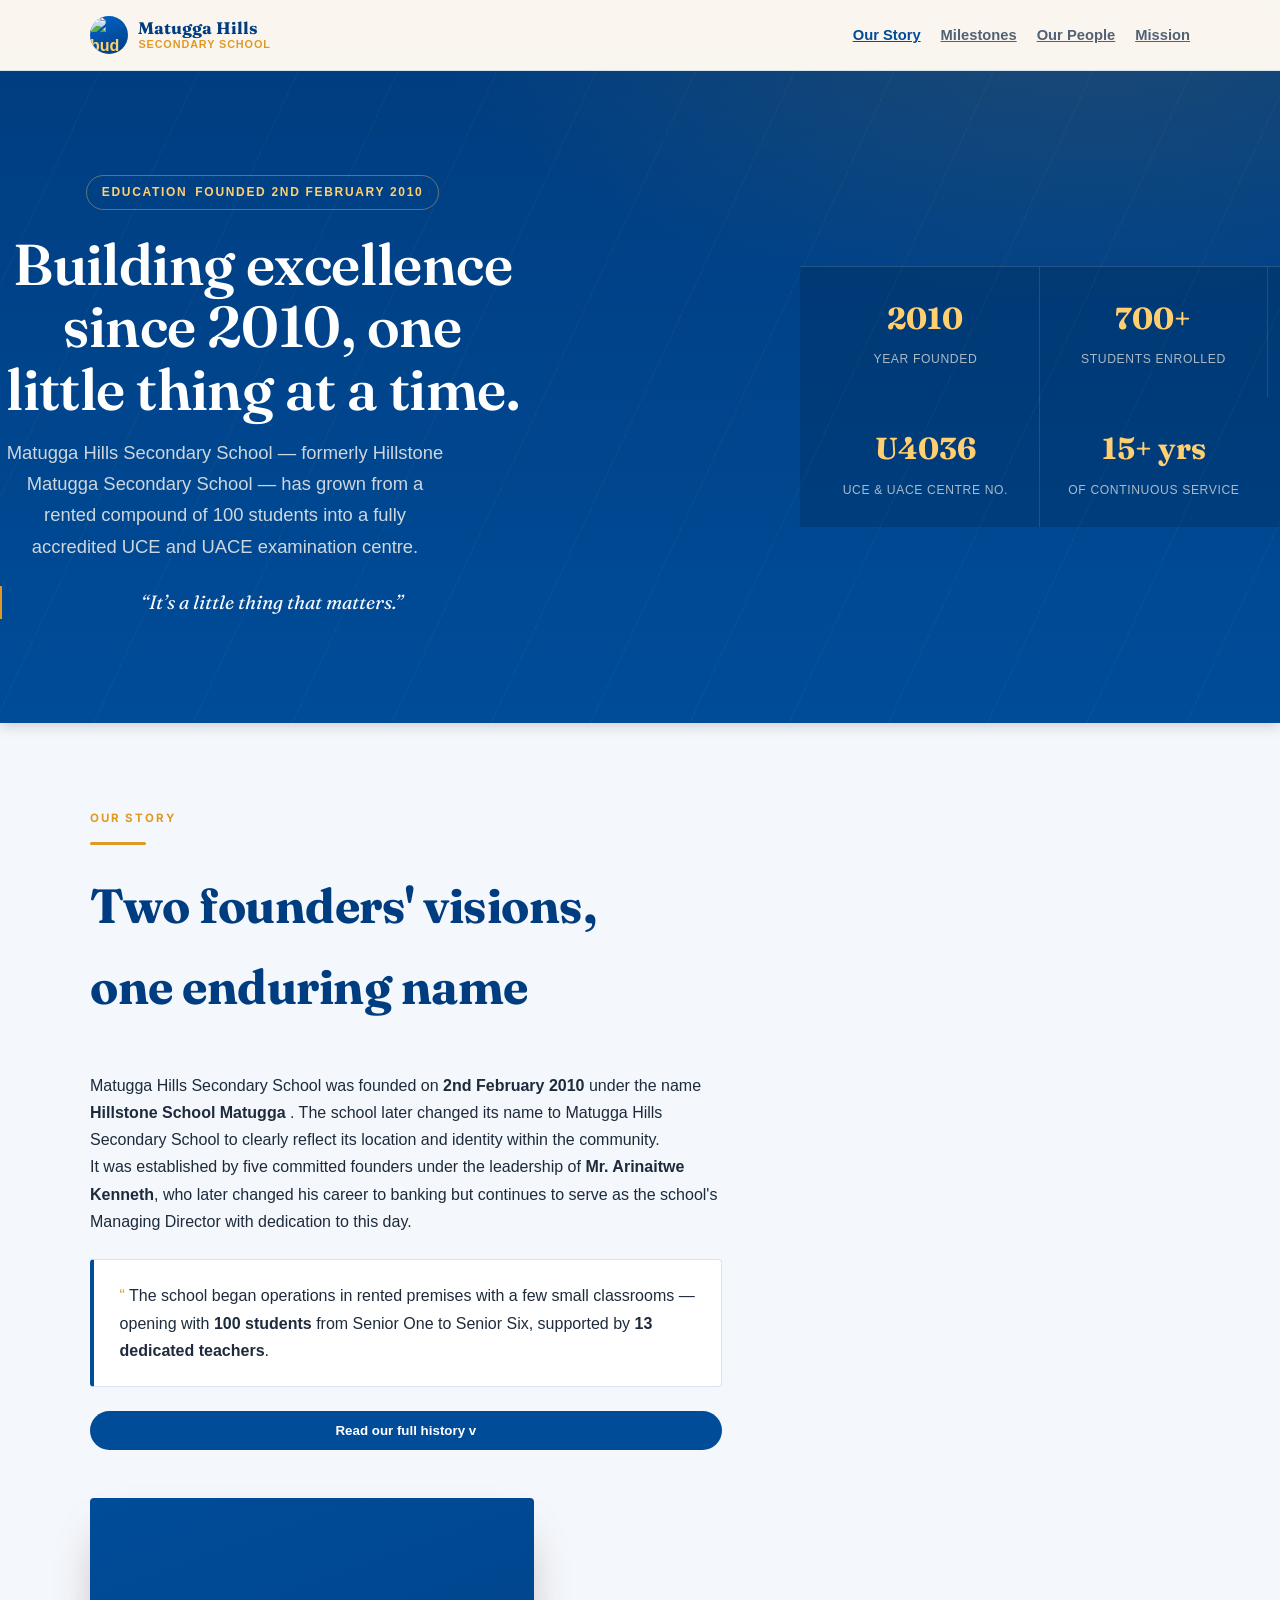
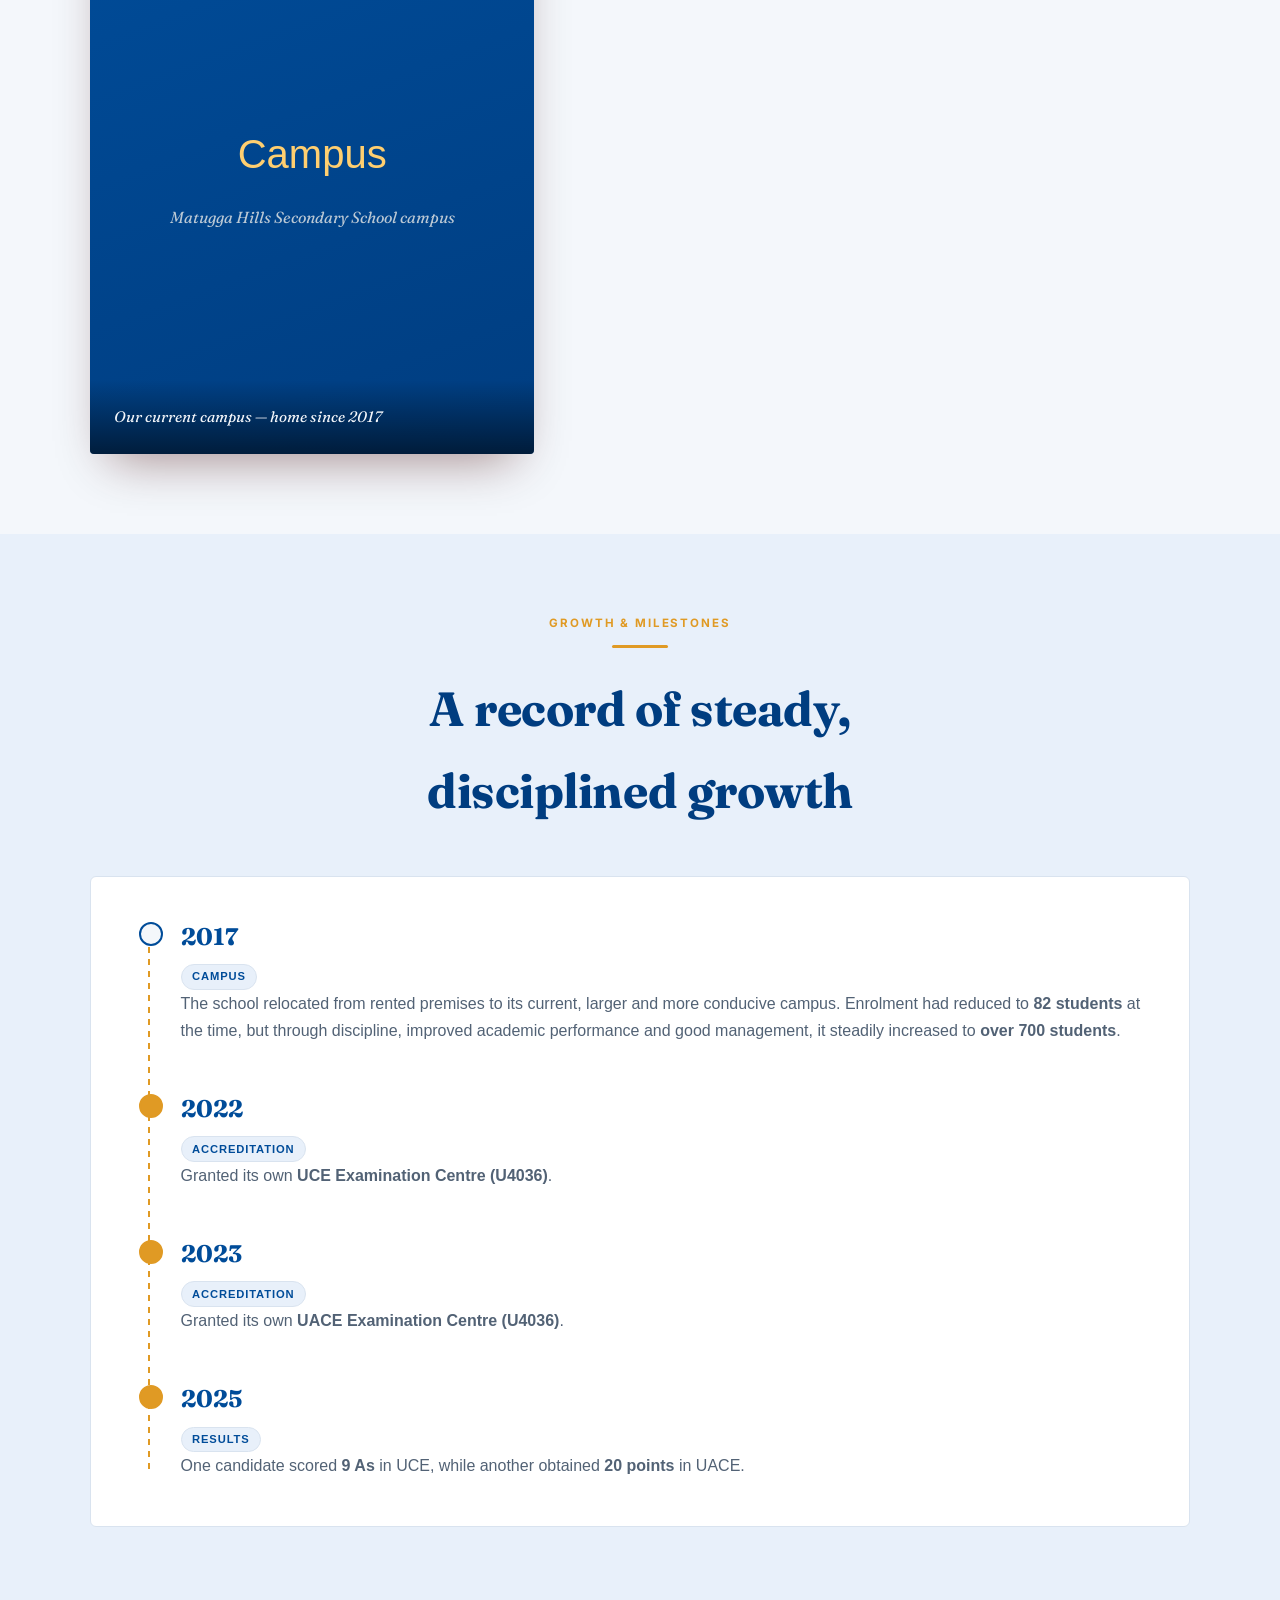
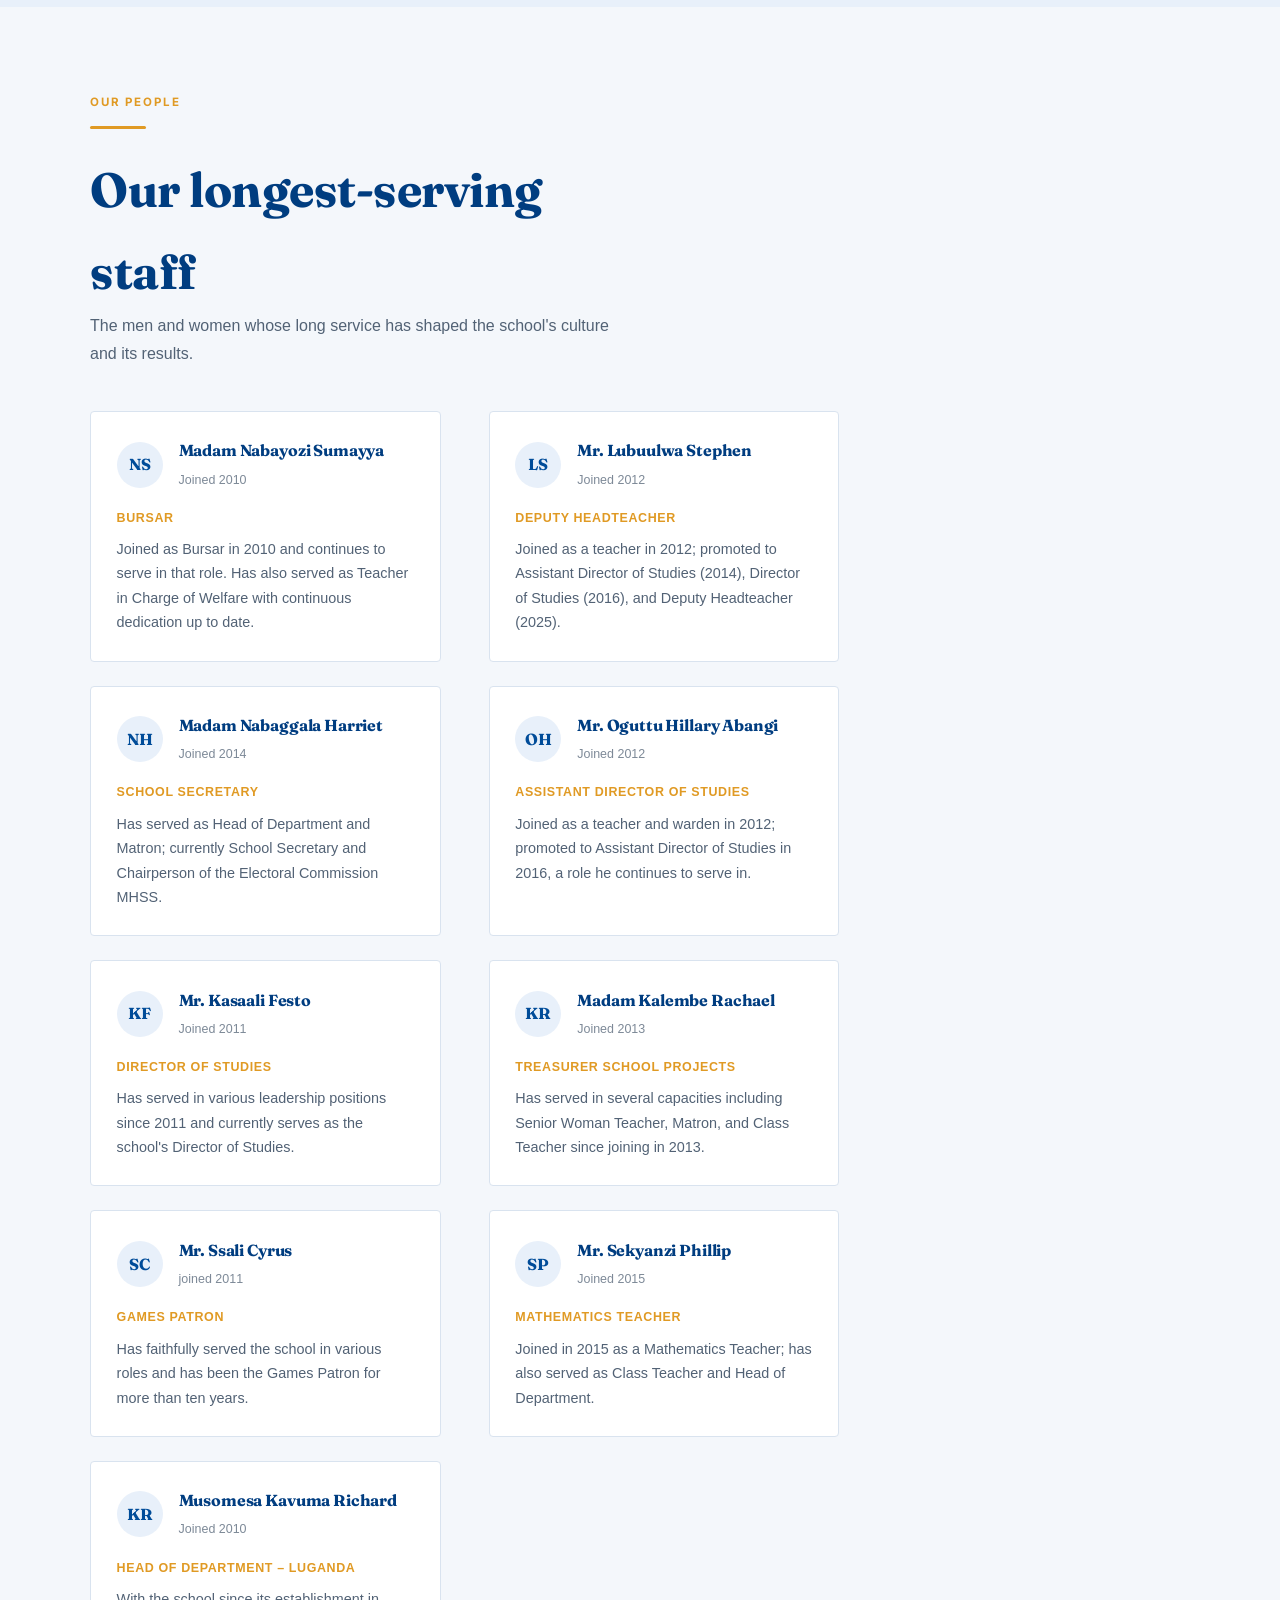
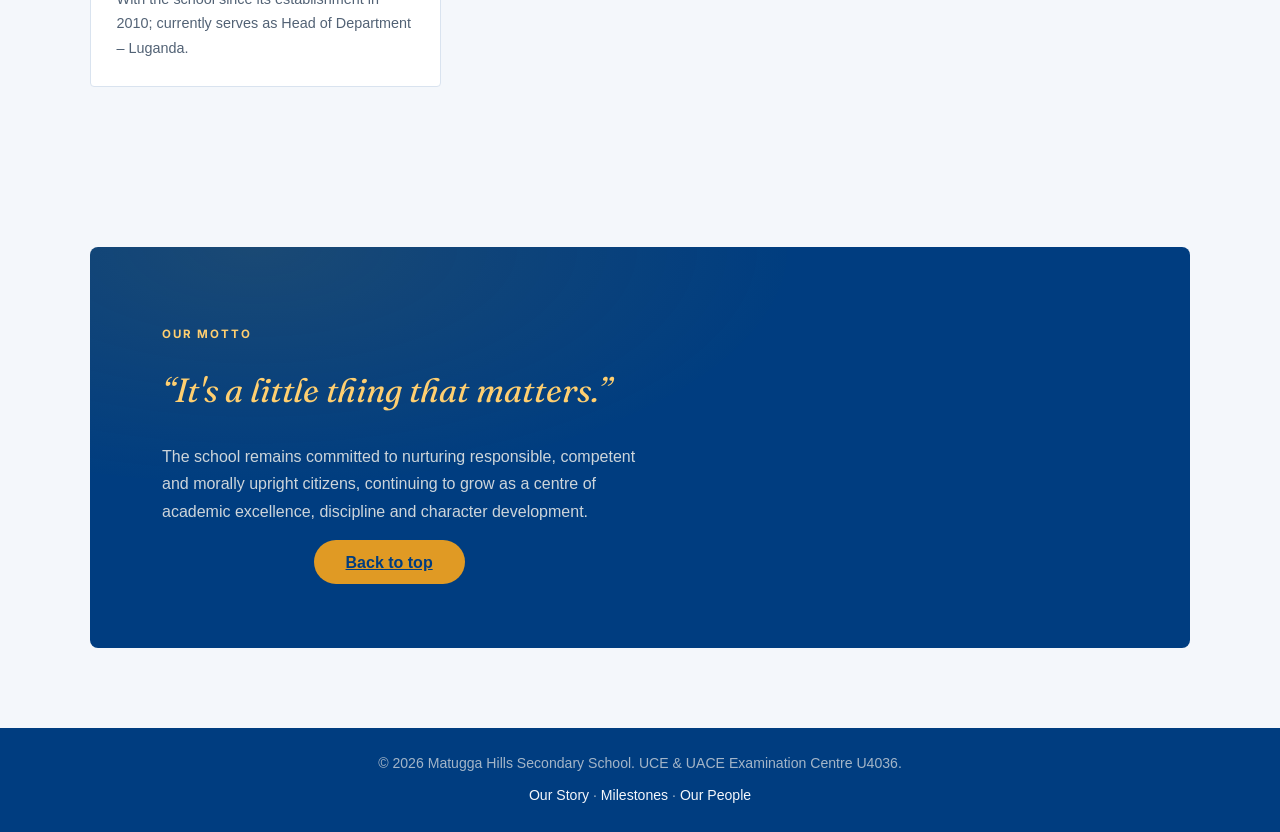
==== commit ef7064b0: "about us page budge and watermark" ====
--- a/About us.html
+++ b/About us.html
@@ -3,6 +3,7 @@
 <head>
 <meta charset="UTF-8">
 <meta name="viewport" content="width=device-width, initial-scale=1.0">
+<link rel="icon" href="assets/images/budge.jpg" type="image/jpeg">
 <title>About Us — Matugga Hills Secondary School</title>
 <meta name="description" content="Matugga Hills Secondary School — building excellence since 2010. Our story, our milestones, our people.">
 
@@ -66,7 +67,7 @@
     color:var(--gold-600);
   }
 
-  /* ===== Navbar ===== */
+  /*  Navbar*/
   .navbar-brand-wrap{
     display:flex;
     align-items:center;
@@ -83,6 +84,13 @@
     font-size:1rem;
     flex-shrink:0;
   }
+  .brand-mark img{
+    display:block;
+    width:100%;
+    height:100%;
+    object-fit:contain;
+    border-radius:50%;
+  }
   .navbar-mhss{
     background:rgba(250,246,238,0.92);
     backdrop-filter:blur(8px);
@@ -97,7 +105,7 @@
     color:var(--maroon-900);
   }
 
-  /* ===== Hero ===== */
+  /*  Hero  */
   .hero{
     position:relative;
     background:
@@ -168,7 +176,7 @@
     color:rgba(250,246,238,0.68);
   }
 
-  /* ===== Section shell ===== */
+  /* Section shell */
   section.block{ padding:5rem 0; }
   .section-head{ max-width:60ch; margin-bottom:2.75rem; }
   .rule{
@@ -178,7 +186,7 @@
     margin:.75rem 0 1.25rem;
   }
 
-  /* ===== Our Story ===== */
+  /* Our Story */
   .story-frame{
     position:relative;
     border-radius:var(--radius);
@@ -207,7 +215,7 @@
     padding:1.4rem 1.6rem;
   }
 
-  /* ===== Timeline (Growth & Milestones) — the signature element ===== */
+  /* Timeline (Growth & Milestones) — the signature element */
   .ledger{
     background:#fff;
     border:1px solid var(--line);
@@ -262,7 +270,7 @@
     margin-right:.4rem;
   }
 
-  /* ===== Staff ===== */
+  /*  Staff */
   .staff-card{
     background:#fff;
     border:1px solid var(--line);
@@ -298,7 +306,7 @@
     opacity:.75;
   }
 
-  /* ===== Mission / motto close ===== */
+  /*  Mission / motto close  */
   .motto-block{
     background:
       radial-gradient(900px 400px at 15% 0%, rgba(184,145,46,0.14), transparent 60%),
@@ -315,7 +323,7 @@
     max-width:22ch;
   }
 
-  /* ===== Read full history toggle ===== */
+  /*  Read full history toggle  */
   .history-toggle{
     background:var(--maroon-900);
     border:none;
@@ -426,11 +434,11 @@
 </head>
 <body>
 
-<!-- ===== Navbar ===== -->
+<!-- Navbar: sticky navigation for the About page sections. -->
 <nav class="navbar navbar-expand-md navbar-mhss sticky-top py-3">
   <div class="container">
     <a class="navbar-brand navbar-brand-wrap" href="#top">
-      <span class="brand-mark">MH</span>
+      <span class="brand-mark"><img src="assets/images/budge.jpg" alt="bud"></span>
       <span class="d-flex flex-column lh-sm">
         <span class="fw-bold" style="font-family:var(--serif); color:var(--maroon-950); font-size:1.05rem;">Matugga Hills</span>
         <span style="font-size:.68rem; letter-spacing:.08em; text-transform:uppercase; color:var(--gold-600); font-weight:700;">Secondary School</span>
@@ -450,7 +458,7 @@
   </div>
 </nav>
 
-<!-- ===== Hero ===== -->
+<!-- Hero: introduces the school's history and headline statistics. -->
 <header class="hero" id="top">
   <div class="container py-5 py-lg-6">
     <div class="row align-items-center py-4 py-lg-5">
@@ -470,7 +478,7 @@
           <span class="stat-label">Year Founded</span>
         </div>
         <div class="col-6 col-md-3 stat-item">
-          <span class="stat-num">600+</span>
+          <span class="stat-num">700+</span>
           <span class="stat-label">Students Enrolled</span>
         </div>
         <div class="col-6 col-md-3 stat-item">
@@ -486,7 +494,7 @@
   </div>
 </header>
 
-<!-- ===== Our Story ===== -->
+<!-- Our Story: explains how the school was founded and developed. -->
 <section class="block" id="story">
   <div class="container">
     <div class="row g-5 align-items-center">
@@ -507,7 +515,7 @@
           <div class="rule"></div>
           <h2 class="h1">Two founders' visions, one enduring name</h2>
         </div>
-        <p>Matugga Hills Secondary School was founded on <strong>2nd February 2010</strong> under the name <strong>Hillstone Matugga Secondary School</strong>. The school later changed its name to Matugga Hills Secondary School to clearly reflect its location and identity within the community.</p>
+        <p>Matugga Hills Secondary School was founded on <strong>2nd February 2010</strong> under the name <strong>Hillstone School Matugga </strong>. The school later changed its name to Matugga Hills Secondary School to clearly reflect its location and identity within the community.</p>
         <p class="mb-4">It was established by five committed founders under the leadership of <strong>Mr. Arinaitwe Kenneth</strong>, who later changed his career to banking but continues to serve as the school's Managing Director with dedication to this day.</p>
         <div class="founder-card">
           <p class="mb-0"><i class="bi bi-quote text-warning me-1"></i> The school began operations in rented premises with a few small classrooms — opening with <strong>100 students</strong> from Senior One to Senior Six, supported by <strong>13 dedicated teachers</strong>.</p>
@@ -526,7 +534,8 @@
   </div>
 </section>
 
-<!-- ===== Milestones ===== -->
+<!--  Milestones -->
+<!-- Milestones: presents important dates and stages in the school's growth. -->
 <section class="block" style="background:var(--cream-200);" id="milestones">
   <div class="container">
     <div class="section-head mx-auto text-center">
@@ -541,17 +550,17 @@
         <div class="ledger-entry">
           <div class="ledger-year">2017</div>
           <span class="tag-pill">Campus</span>
-          <p>The school relocated from rented premises to its current, larger and more conducive campus. Enrolment had reduced to <strong>82 students</strong> at the time, but through discipline, improved academic performance and good management, it steadily increased to <strong>over 600 students</strong>.</p>
+          <p>The school relocated from rented premises to its current, larger and more conducive campus. Enrolment had reduced to <strong>82 students</strong> at the time, but through discipline, improved academic performance and good management, it steadily increased to <strong>over 700 students</strong>.</p>
+        </div>
+
+        <div class="ledger-entry is-exam">
+          <div class="ledger-year">2022</div>
+          <span class="tag-pill">Accreditation</span>
+          <p>Granted its own <strong>UCE Examination Centre (U4036)</strong>.</p>
         </div>
 
         <div class="ledger-entry is-exam">
           <div class="ledger-year">2023</div>
-          <span class="tag-pill">Accreditation</span>
-          <p>Granted its own <strong>UCE Examination Centre (U4036)</strong>.</p>
-        </div>
-
-        <div class="ledger-entry is-exam">
-          <div class="ledger-year">2024</div>
           <span class="tag-pill">Accreditation</span>
           <p>Granted its own <strong>UACE Examination Centre (U4036)</strong>.</p>
         </div>
@@ -567,7 +576,8 @@
   </div>
 </section>
 
-<!-- ===== Staff ===== -->
+<!--  Staff -->
+<!-- Long-serving staff: highlights members who have supported the school over time. -->
 <section class="block" id="staff">
   <div class="container">
     <div class="section-head">
@@ -589,7 +599,7 @@
             </div>
           </div>
           <span class="staff-role mb-2">Bursar</span>
-          <p class="small text-secondary mb-0">Joined as Bursar in 2010 and continues to serve in that role. Has also served as Teacher in Charge of Welfare with continuous dedication.</p>
+          <p class="small text-secondary mb-0">Joined as Bursar in 2010 and continues to serve in that role. Has also served as Teacher in Charge of Welfare with continuous dedication up to date.</p>
         </div>
       </div>
 
@@ -617,7 +627,7 @@
             </div>
           </div>
           <span class="staff-role mb-2">School Secretary</span>
-          <p class="small text-secondary mb-0">Has served as Head of Department and Matron; currently School Secretary and Chairperson of the Electoral Commission.</p>
+          <p class="small text-secondary mb-0">Has served as Head of Department and Matron; currently School Secretary and Chairperson of the Electoral Commission MHSS.</p>
         </div>
       </div>
 
@@ -658,7 +668,7 @@
               <span class="staff-since">Joined 2013</span>
             </div>
           </div>
-          <span class="staff-role mb-2">Senior Woman Teacher</span>
+          <span class="staff-role mb-2">Treasurer school projects</span>
           <p class="small text-secondary mb-0">Has served in several capacities including Senior Woman Teacher, Matron, and Class Teacher since joining in 2013.</p>
         </div>
       </div>
@@ -669,10 +679,10 @@
             <div class="staff-avatar">SC</div>
             <div>
               <h3 class="h6 mb-0">Mr. Ssali Cyrus</h3>
-              <span class="staff-since">Long-serving</span>
-            </div>
-          </div>
-          <span class="staff-role mb-2">Games Patron</span>
+              <span class="staff-since">joined 2011</span>
+            </div>
+          </div>
+          <span class="staff-role mb-2">Games Patron </span>
           <p class="small text-secondary mb-0">Has faithfully served the school in various roles and has been the Games Patron for more than ten years.</p>
         </div>
       </div>
@@ -694,7 +704,7 @@
       <div class="col-md-6 col-lg-4">
         <div class="staff-card d-flex flex-column">
           <div class="d-flex align-items-center gap-3 mb-3">
-            <div class="staff-avatar">KR</div>
+            <div class="staff-avatar">KR </div>
             <div>
               <h3 class="h6 mb-0">Musomesa Kavuma Richard</h3>
               <span class="staff-since">Joined 2010</span>
@@ -709,7 +719,8 @@
   </div>
 </section>
 
-<!-- ===== Mission / Motto ===== -->
+<!-- Mission / Motto -->
+<!-- Mission: closes the content with the school's guiding statement and motto. -->
 <section class="block" id="mission">
   <div class="container">
     <div class="motto-block">
@@ -727,7 +738,8 @@
   </div>
 </section>
 
-<!-- ===== Footer ===== -->
+<!--  Footer -->
+<!-- Footer: provides the page's closing navigation and copyright information. -->
 <footer class="py-4">
   <div class="container d-flex flex-column flex-md-row justify-content-between align-items-center gap-2 text-center text-md-start">
     <span>&copy; 2026 Matugga Hills Secondary School. UCE &amp; UACE Examination Centre U4036.</span>
--- a/style.css
+++ b/style.css
@@ -1,203 +1,665 @@
-        /* reset & base */
-        * {
-            margin: 0;
-            padding: 0;
-            box-sizing: border-box;
-            font-family: 'Segoe UI', Roboto, Arial, sans-serif;
-        }
-
-        :root{
-            --secondary: #00008b;
-            --primary: #0000ff;
-            --tertiary: #f4f7f6;
-        }
-
-        body {
-            background-color: #f0f4fa;
-            line-height: 1.6;
-            color: #1e2b3c;
-        }
-
-        header {
-            background: linear-gradient(145deg, #0066cc, #004c99);
-            color: white;
-            padding: 28px 20px 22px;
-            text-align: center;
-            box-shadow: 0 4px 12px rgba(0,0,0,0.15);
-        }
-        header h1 {
-            font-size: 2.6rem;
-            letter-spacing: 1px;
-            font-weight: 600;
-            text-shadow: 2px 2px 3px rgba(0,0,0,0.2);
-        }
-        header p {
-            font-size: 1.2rem;
-            font-style: italic;
-            opacity: 0.9;
-            margin-top: 6px;
-        }
-
-        /* navigation */
-        nav {
-            background: #003d80;
-            padding: 14px 10px;
-            text-align: center;
-            border-bottom: 3px solid #ffb347;
-        }
-        nav a {
-            color: white;
-            text-decoration: none;
-            margin: 0 22px;
-            font-weight: 500;
-            font-size: 1.1rem;
-            padding: 6px 4px;
-            transition: 0.2s;
-            border-bottom: 2px solid transparent;
-        }
-        nav a:hover {
-            border-bottom-color: #ffb347;
-            color: #ffe28a;
-        }
-
-        .hero {
-            background: white;
-            padding: 48px 30px;
-            text-align: center;
-            margin: 20px auto 10px;
-            max-width: 1100px;
-            border-radius: 16px;
-            box-shadow: 0 6px 18px rgba(0, 0, 0, 0.05);
-        }
-        .hero h2 {
-            font-size: 2.2rem;
-            color: #003d80;
-        }
-        .hero p {
-            font-size: 1.2rem;
-            color: #2c3e50;
-            margin-top: 8px;
-        }
-        .hero button {
-            background: #0066cc;
-            color: white;
-            border: none;
-            padding: 14px 40px;
-            font-size: 1.2rem;
-            font-weight: 600;
-            border-radius: 50px;
-            margin-top: 20px;
-            cursor: pointer;
-            transition: 0.25s;
-            box-shadow: 0 4px 8px rgba(0, 102, 204, 0.3);
-        }
-        .hero button:hover {
-            background: #004c99;
-            transform: scale(1.02);
-            box-shadow: 0 8px 14px rgba(0, 70, 140, 0.35);
-        }
-
-        /* sections */
-        .section {
-            max-width: 1100px;
-            margin: 28px auto;
-            background: white;
-            padding: 28px 32px;
-            border-radius: 16px;
-            box-shadow: 0 6px 18px rgba(0, 0, 0, 0.05);
-            transition: 0.15s;
-        }
-        .section h2 {
-            color: #003d80;
-            border-bottom: 3px solid #ffb347;
-            padding-bottom: 10px;
-            margin-bottom: 22px;
-            font-size: 1.9rem;
-            font-weight: 600;
-        }
-
-        /* announcement cards */
-        .announcement {
-            background: #eef5ff;
-            padding: 14px 20px;
-            margin: 14px 0;
-            border-left: 6px solid #0066cc;
-            border-radius: 6px;
-            font-weight: 500;
-            color: #003366;
-        }
-
-        /* new blocks: motto, vision, values, history */
-        .grid-2col {
-            display: grid;
-            grid-template-columns: 1fr 1fr;
-            gap: 28px 32px;
-        }
-        .info-card {
-            background: #f8faff;
-            padding: 18px 22px;
-            border-radius: 14px;
-            border: 1px solid #e0e9f5;
-            transition: 0.1s;
-        }
-        .info-card h3 {
-            color: #004c99;
-            font-size: 1.5rem;
-            margin-bottom: 8px;
-            display: flex;
-            align-items: center;
-            gap: 8px;
-        }
-        .info-card h3 i {
-            font-style: normal;
-            font-size: 1.8rem;
-        }
-        .info-card p, .info-card li {
-            font-size: 1.05rem;
-            color: #1e2f40;
-        }
-        .info-card ul {
-            list-style: none;
-            padding-left: 4px;
-        }
-        .info-card ul li {
-            padding: 6px 0 6px 28px;
-            background: url('data:image/svg+xml;utf8,<svg xmlns="http://www.w3.org/2000/svg" width="18" height="18" viewBox="0 0 24 24" fill="none" stroke="%230066cc" stroke-width="3" stroke-linecap="round" stroke-linejoin="round"><polyline points="20 6 9 17 4 12"></polyline></svg>') left center no-repeat;
-            background-size: 18px;
-        }
-
-        .history-block {
-            background: #f2f8ff;
-            padding: 18px 24px;
-            border-radius: 14px;
-            border-left: 6px solid #ffb347;
-            margin-top: 6px;
-        }
-        .history-block p {
-            font-size: 1.05rem;
-            line-height: 1.7;
-        }
-
-        /* contact */
-        .contact-details {
-            display: flex;
-            flex-wrap: wrap;
-            gap: 20px 40px;
-            font-size: 1.1rem;
-            background: #f6faff;
-            padding: 18px 22px;
-            border-radius: 16px;
-        }
-        .contact-details p {
-            display: flex;
-            align-items: center;
-            gap: 12px;
-        }
-        .contact-details i {
-            font-style: normal;
-            font-weight: 600;
-            color: #004c99;
-        }
+/* Reset shared spacing and establish the default font for every page element. */
+* {
+    margin: 0;
+    padding: 0;
+    box-sizing: border-box;
+    font-family: 'Segoe UI', Roboto, Arial, sans-serif;
+}
+
+:root{
+    /* Shared color tokens used by the school website's visual theme. */
+    --secondary: #00008b;
+    --primary: #0000ff;
+    --tertiary: #f4f7f6;
+}
+
+body {
+    /* Give pages a readable background and consistent text rhythm. */
+    background-color: #f0f4fa;
+    line-height: 1.6;
+    color: #1e2b3c;
+    position: relative;
+}
+
+body::before {
+    content: "";
+    position: fixed;
+    inset: 0;
+    background: url("assets/images/budge.jpg") center / min(65vw, 560px) no-repeat;
+    opacity: 0.045;
+    pointer-events: none;
+    z-index: 0;
+}
+
+header {
+    background: linear-gradient(145deg, #0066cc, #004c99);
+    color: white;
+    padding: 28px 20px 22px;
+    text-align: center;
+    box-shadow: 0 4px 12px rgba(0,0,0,0.15);
+}
+.site-header{
+    background-color: #f8f9fa;
+    padding: 15px 5%;
+    border-bottom: 1px solid #dee2e6;
+}
+
+.title-wrap{
+    display: flex;
+    align-items: center;
+    gap: 20px;
+    flex-wrap: nowrap;
+}
+.school-badge {
+    width: 100px;
+    height: 100px;
+    flex: 0 0 auto;
+    object-fit: contain;
+    border-radius: 20%;
+    transition: transform 0.4s cubic-bezier(0.25, 0.46, 0.45, 0.94), filter 0.4s ease, box-shadow 0.4s ease;
+    box-shadow: 0 4px 12px rgba(0, 0, 0, 0.1);
+    /*background: white;
+    padding: 8px;
+    box-shadow: 0 4px 12px rgba(0,0,0,0.2);*/
+}
+
+.school-badge:hover {
+    transform: scale(1.08) rotate(2deg);
+    filter: brightness(1.1);
+    box-shadow: 0 8px 20px rgba(0, 0, 0, 0.2);
+}
+header h1 {
+    font-size: 1.8rem;
+    color: #002d72;
+    /*letter-spacing: 1px;
+    font-weight: 600;
+    text-shadow: 2px 2px 3px rgba(0,0,0,0.2);*/
+}
+header p {
+    font-size: 1.2rem;
+    color: var(--tertiary);
+    /*font-style: italic;
+    opacity: 0.9;
+    margin-top: 6px;*/
+}
+
+/*@media (max-width: 600px) {
+    .school-badge {
+        width: 100px;
+        height: 100px;
+    }
+
+    header h1 {
+        font-size: 2rem;
+    }
+}
+
+        
+/* Navigation Container */
+.site-nav {
+    background-color: #002d72;
+    position: relative;
+    display: flex;
+    justify-content: center;
+    padding: 10px;
+}
+
+/* Links Wrapper */
+.nav-links {
+    display: flex;
+    gap: 15px;
+}
+
+.nav-links a {
+    color: white;
+    text-decoration: none;
+    padding: 8px 12px;
+    font-weight: 500;
+    border-radius: 4px;
+    transition: background 0.3s;
+}
+
+.nav-links a:hover {
+    background-color: rgba(255, 255, 255, 0.2);
+}
+
+/* Hide Hamburger by default on desktop */
+.menu-toggle {
+    display: none;
+    color: white;
+    font-size: 1.5rem;
+    cursor: pointer;
+    padding: 5px 15px;
+}
+
+/* Mobile Responsive Breakpoint */
+@media (max-width: 768px) {
+    .site-nav {
+        justify-content: space-between;
+        align-items: center;
+        padding: 12px 20px;
+    }
+
+    /* Show the hamburger button on mobile */
+    .menu-toggle {
+        display: block;
+    }
+
+    /* Stack and hide links by default on mobile */
+    .nav-links {
+        display: none; /* Hidden until toggled */
+        flex-direction: column;
+        position: absolute;
+        top: 100%;
+        left: 0;
+        width: 100%;
+        background-color: #002d72;
+        box-shadow: 0 10px 15px rgba(0, 0, 0, 0.2);
+        padding: 15px 0;
+        z-index: 1000;
+    }
+
+    /* When toggled via JavaScript, add this class to show it */
+    .nav-links.active {
+        display: flex;
+    }
+
+    .nav-links a {
+        text-align: center;
+        padding: 12px;
+        width: 100%;
+        border-radius: 0;
+    }
+}      
+
+.hero {
+    /* The solid color prevents a flash while the image layers are moving. */
+    background: #111827;
+        /* Hold the hero area in place while the two image layers slide across it. */
+    padding: 0;
+    text-align: center;
+    align-items: center;
+    justify-content: center;
+    display: flex;
+    min-height: 500px;
+    position: relative;
+    overflow: hidden;
+    /*max-width: 1100px;
+    border-radius: 16px;
+    box-shadow: 0 6px 18px rgba(0, 0, 0, 0.05);
+    
+    margin: 20px auto 10px;
+    
+    
+    
+    color: white;*/
+}
+.hero::before {
+    /* Current slide: this layer moves left when the next photo enters. */
+    content: "";
+    position: absolute;
+        /* Display the current photograph and move it out to the left during a change. */
+    inset: 0;
+    background: linear-gradient(rgba(0, 0, 0, 0.45), rgba(0, 0, 0, 0.45)), var(--hero-image, url('assets/images/s6 pic.JPG')) center/cover no-repeat;
+    opacity: 1;
+    transform: translateX(0);
+    transition: transform 900ms cubic-bezier(0.65, 0, 0.35, 1);
+    will-change: transform;
+}
+.hero::after {
+    /* Incoming slide: this layer starts off-screen to the right. */
+    content: "";
+    position: absolute;
+        /* Display the next photograph just outside the right edge before it enters. */
+    inset: 0;
+    background: linear-gradient(rgba(0, 0, 0, 0.45), rgba(0, 0, 0, 0.45)), var(--hero-next-image, url('assets/images/s6 pic.JPG')) center/cover no-repeat;
+    opacity: 1;
+    transform: translateX(100%);
+    transition: transform 900ms cubic-bezier(0.65, 0, 0.35, 1);
+    will-change: transform;
+}
+.hero.is-changing::before {
+    /* Move the outgoing image outside the hero viewport. */
+    transform: translateX(-100%);
+        /* Send the current photograph off-screen to make room for the next one. */
+}
+.hero.is-changing::after {
+    /* Move the next image into the hero viewport. */
+    transform: translateX(0);
+        /* Bring the next photograph fully into view. */
+}
+.hero-content {
+    /* Keep welcome text above both moving image layers. */
+    position: relative;
+    z-index: 1;
+    background: rgba(0, 0, 0, 0.35);
+    padding: 24px 28px;
+    border-radius: 14px;
+    max-width: 700px;
+}
+.hero h2 {
+    font-size: 2.2rem;
+    color: white;
+}
+.hero p {
+    font-size: 1.2rem;
+    color: #f6f9fc;
+    margin-top: 8px;
+}
+.hero button {
+    background: #0066cc;
+    color: white;
+    border: none;
+    padding: 14px 40px;
+    font-size: 1.2rem;
+    font-weight: 600;
+    border-radius: 50px;
+    margin-top: 20px;
+    cursor: pointer;
+    transition: 0.25s;
+    box-shadow: 0 4px 8px rgba(0, 102, 204, 0.3);
+}
+.hero button:hover {
+    background: #004c99;
+    transform: scale(1.02);
+    box-shadow: 0 8px 14px rgba(0, 70, 140, 0.35);
+}        
+
+/* Mobile Screen Breakpoints */
+@media (max-width: 768px) {
+    .title-wrap {
+        gap: 12px;
+    }
+
+    .school-badge {
+        width: 76px;
+        height: 76px;
+    }
+
+    .site-header h1 {
+        font-size: 1.25rem;
+    }
+
+    nav {
+        flex-direction: column;
+        align-items: center;
+        gap: 5px;
+    }
+
+    nav a {
+        width: 100%;
+        text-align: center;
+    }
+
+    .hero-content h2 {
+        font-size: 1.8rem;
+    }
+
+    .hero-content p {
+        font-size: 0.95rem;
+    }
+}
+
+/* sections */
+.section {
+    max-width: 1100px;
+    margin: 28px auto;
+    background: white;
+    padding: 28px 32px;
+    border-radius: 16px;
+    box-shadow: 0 6px 18px rgba(0, 0, 0, 0.05);
+    transition: 0.15s;
+}
+.section h2 {
+    color: #003d80;
+    border-bottom: 3px solid #ffb347;
+    padding-bottom: 10px;
+    margin-bottom: 22px;
+    font-size: 1.9rem;
+    font-weight: 600;
+    text-align: center;
+}
+
+/* Announcements Section Layout */
+.announcements-section {
+    padding: 60px 5%;
+    background-color: #ffffff;
+}
+
+.announcements-container {
+    max-width: 1100px;
+    margin: 0 auto;
+    text-align: center;
+}
+
+.announcements-section h2 {
+    font-size: 2.2rem;
+    color: #002d72;
+    margin-bottom: 10px;
+}
+
+.announcements-container .section-subtitle {
+    color: #555;
+    font-size: 1.05rem;
+    margin-bottom: 40px;
+}
+
+/* Grid Layout for Announcements */
+.announcements-grid {
+    display: grid;
+    grid-template-columns: repeat(auto-fit, minmax(300px, 1fr));
+    gap: 25px;
+    text-align: left;
+}
+
+/* Professional Announcement Cards */
+.announcement-card {
+    background: #f8faff;
+    padding: 24px;
+    border-radius: 12px;
+    box-shadow: 0 4px 12px rgba(0, 0, 0, 0.04);
+    border: 1px solid #e2e8f0;
+    display: flex;
+    align-items: flex-start;
+    gap: 16px;
+    transition: transform 0.3s ease, box-shadow 0.3s ease;
+}
+
+.announcement-card:hover {
+    transform: translateY(-5px);
+    box-shadow: 0 8px 20px rgba(0, 0, 0, 0.08);
+}
+
+/* Icon Box Styling with Dark Goldenrod */
+.announcement-card .icon-box {
+    background: #fff8eb;
+    color: darkgoldenrod;
+    width: 48px;
+    height: 48px;
+    border-radius: 10px;
+    display: flex;
+    align-items: center;
+    justify-content: center;
+    font-size: 1.25rem;
+    flex-shrink: 0;
+}
+
+/* Typography Inside Cards */
+.announcement-content h4 {
+    font-size: 1.1rem;
+    color: #002d72;
+    margin-bottom: 6px;
+    font-weight: 600;
+}
+
+.announcement-content p {
+    font-size: 0.95rem;
+    color: #4a5568;
+    margin: 0;
+    line-height: 1.4;
+}
+
+/* new blocks: motto, vision, values, history */
+.grid-2col {
+    display: grid;
+    grid-template-columns: repeat(2, 1fr);
+    gap: 20px;
+}
+/* Identity Section Layout */
+.identity-section {
+    padding: 60px 5%;
+    background-color: #f8faff;
+}
+
+.identity-container {
+    max-width: 1100px;
+    margin: 0 auto;
+    text-align: center;
+}
+
+.identity-section h2 {
+    font-size: 2.2rem;
+    color: #002d72;
+    margin-bottom: 10px;
+}
+
+.identity-container .section-subtitle {
+    color: #555;
+    font-size: 1.05rem;
+    margin-bottom: 40px;
+}
+
+/* Grid Layout */
+.grid-2col {
+    display: grid;
+    grid-template-columns: repeat(2, 1fr);
+    gap: 25px;
+    text-align: left;
+}
+
+/* Make the values card span full width if desired, or keep 2-column flow */
+.values-card {
+    grid-column: span 2;
+}
+
+/* Info Card Styling */
+.info-card {
+    background: #ffffff;
+    padding: 30px;
+    border-radius: 14px;
+    border: 1px solid #e2e8f0;
+    box-shadow: 0 4px 12px rgba(0, 0, 0, 0.04);
+    transition: transform 0.3s ease, box-shadow 0.3s ease;
+}
+
+.info-card:hover {
+    transform: translateY(-5px);
+    box-shadow: 0 8px 20px rgba(0, 0, 0, 0.08);
+}
+
+/* Header Flex for Icon + Title */
+.card-header-flex {
+    display: flex;
+    align-items: center;
+    gap: 15px;
+    margin-bottom: 16px;
+}
+
+/* Icon Box Styling with Dark Goldenrod */
+.info-card .icon-box {
+    background: #fff8eb;
+    color: darkgoldenrod;
+    width: 48px;
+    height: 48px;
+    border-radius: 10px;
+    display: flex;
+    align-items: center;
+    justify-content: center;
+    font-size: 1.25rem;
+    flex-shrink: 0;
+}
+
+.info-card h3 {
+    color: #002d72;
+    font-size: 1.35rem;
+    margin: 0;
+    font-weight: 600;
+}
+
+/* Typography elements */
+.motto-text {
+    font-size: 1.25rem;
+    font-weight: 600;
+    color: #003366;
+    margin-bottom: 10px;
+    font-style: italic;
+}
+
+.card-desc {
+    font-size: 1rem;
+    color: #4a5568;
+    line-height: 1.6;
+    margin: 0;
+}
+
+.vision-desc {
+    margin-top: 8px;
+}
+
+/* Values List Styling */
+.values-list {
+    list-style: none;
+    padding-left: 0;
+    margin: 0;
+    display: grid;
+    grid-template-columns: repeat(auto-fit, minmax(280px, 1fr));
+    gap: 12px;
+}
+
+.values-list li {
+    padding: 10px 14px;
+    background: #f8faff;
+    border-radius: 8px;
+    border: 1px solid #edf2f7;
+    font-size: 0.95rem;
+    color: #2d3748;
+    line-height: 1.5;
+}
+
+.values-list li strong {
+    color: #002d72;
+}
+
+/* Mobile Breakpoint */
+@media (max-width: 768px) {
+    .grid-2col {
+        grid-template-columns: 1fr;
+    }
+    
+    .values-card {
+        grid-column: span 1;
+    }
+
+    .values-list {
+        grid-template-columns: 1fr;
+    }
+}
+
+@media (max-width: 768px) {
+    .grid-2col {
+        grid-template-columns: 1fr; /* Forces cards to stack into a single column on mobile */
+    }
+    
+    .info-card {
+        padding: 18px; /* Slightly tighter padding on mobile screens */
+    }
+
+    .section h2 {
+        font-size: 1.6rem;
+    }
+}
+
+.history-block {
+    background: #f2f8ff;
+    padding: 18px 24px;
+    border-radius: 14px;
+    border-left: 6px solid #ffb347;
+    margin-top: 6px;
+}
+.history-block p {
+    font-size: 1.05rem;
+    line-height: 1.7;
+}
+
+/* Contact Section Layout */
+.contact-section {
+    padding: 60px 5%;
+    background-color: #f8faff;
+}
+
+.contact-container {
+    max-width: 1100px;
+    margin: 0 auto;
+    text-align: center;
+}
+
+.contact-section h2 {
+    font-size: 2.2rem;
+    color: #002d72;
+    margin-bottom: 10px;
+}
+
+.section-subtitle {
+    color: #555;
+    font-size: 1.05rem;
+    margin-bottom: 40px;
+}
+
+/* Contact Grid */
+.contact-grid {
+    display: grid;
+    grid-template-columns: repeat(auto-fit, minmax(240px, 1fr));
+    gap: 25px;
+    text-align: left;
+}
+
+/* Professional Contact Cards */
+.contact-card {
+    background: #ffffff;
+    padding: 24px;
+    border-radius: 12px;
+    box-shadow: 0 4px 12px rgba(0, 0, 0, 0.05);
+    border: 1px solid #e2e8f0;
+    display: flex;
+    align-items: flex-start;
+    gap: 16px;
+    transition: transform 0.3s ease, box-shadow 0.3s ease;
+}
+
+.contact-card:hover {
+    transform: translateY(-5px);
+    box-shadow: 0 8px 20px rgba(0, 0, 0, 0.08);
+}
+
+/* Icon Box Styling with Dark Goldenrod */
+.contact-card .icon-box {
+    background: #fff8eb;
+    color: darkgoldenrod;
+    width: 48px;
+    height: 48px;
+    border-radius: 10px;
+    display: flex;
+    align-items: center;
+    justify-content: center;
+    font-size: 1.25rem;
+    flex-shrink: 0;
+}
+
+/* Typography Inside Cards */
+.contact-info h4 {
+    font-size: 1.1rem;
+    color: #002d72;
+    margin-bottom: 6px;
+    font-weight: 600;
+}
+
+.contact-info p {
+    font-size: 0.95rem;
+    color: #4a5568;
+    margin: 0;
+    line-height: 1.4;
+}
+
+.contact-info a {
+    color: #4a5568;
+    text-decoration: none;
+    transition: color 0.2s;
+}
+
+.contact-info a:hover {
+    color: darkgoldenrod;
+    text-decoration: underline;
+}
 
         
         /*footer {
@@ -213,11 +675,11 @@
             opacity: 0.9;
         }*/
 
-        .site-footer {
-            background-color: var(--secondary);
-            color: #ffffff;
-            padding: 60px 5% 20px;
-        }
+.site-footer {
+    background-color: var(--secondary);
+    color: #ffffff;
+    padding: 60px 5% 20px;
+}
 
 .footer-grid {
     display: grid;
@@ -251,6 +713,23 @@
 
 .footer-col a:hover {
     color: #ffffff;
+}
+
+.social-links {
+    display: flex;
+    flex-direction: column;
+    gap: 10px;
+}
+
+.social-links a {
+    display: inline-flex;
+    align-items: center;
+    gap: 8px;
+}
+
+.social-links i {
+    width: 18px;
+    text-align: center;
 }
 
 .footer-bottom {
@@ -365,7 +844,7 @@
     grid-template-columns: minmax(0, 1.35fr) minmax(280px, 0.65fr);
     margin: 0 auto;
     max-width: 1180px;
-    padding: clamp(56px, 8vw, 96px) 24px;
+    padding: clamp(56px, 8vw, 96px) 24px 32px;
 }
 
 .academics-copy h2 {
@@ -421,8 +900,178 @@
     font-size: 0.95rem;
 }
 
+.curriculum-programme {
+    align-items: center;
+    background: #f6f9ff;
+    display: grid;
+    gap: clamp(26px, 4vw, 52px);
+    grid-template-columns: minmax(0, 1.05fr) minmax(0, 1fr);
+    margin: 0 auto;
+    max-width: 1180px;
+    padding: 28px 24px 54px;
+}
+
+.curriculum-programme--reverse {
+    background: #ffffff;
+    grid-template-columns: minmax(0, 1fr) minmax(0, 1.05fr);
+}
+
+.curriculum-visual {
+    align-items: center;
+    background: linear-gradient(135deg, #edf4ff 0%, #dfeeff 100%);
+    border: 2px dashed #9cb8da;
+    border-radius: 18px;
+    box-shadow: 0 18px 46px rgba(0, 61, 128, 0.12);
+    display: flex;
+    justify-content: center;
+    min-height: 300px;
+    overflow: hidden;
+}
+
+.curriculum-visual--placeholder {
+    color: #496686;
+    font-size: 1.05rem;
+    font-weight: 700;
+    letter-spacing: 0.04em;
+    text-transform: uppercase;
+}
+
+.curriculum-visual--gallery {
+    display: grid;
+    gap: 12px;
+    grid-template-columns: 1fr;
+    min-height: 620px;
+    padding: 12px;
+}
+
+.curriculum-visual--gallery img {
+    border-radius: 10px;
+    min-height: 296px;
+}
+
+.curriculum-visual__caption {
+    color: #003d80;
+    font-size: 1rem;
+    font-weight: 700;
+    line-height: 1.5;
+    margin: 0;
+    padding: 2px 12px;
+    text-align: center;
+}
+
+.curriculum-visual img {
+    display: block;
+    height: 100%;
+    min-height: 320px;
+    object-fit: cover;
+    width: 100%;
+}
+
+.curriculum-visual--gallery img {
+    height: 100%;
+}
+
+.curriculum-copy {
+    color: #38495d;
+}
+
+.curriculum-copy h2 {
+    color: #003d80;
+    font-size: clamp(1.8rem, 3vw, 2.7rem);
+    line-height: 1.2;
+    margin: 10px 0 18px;
+}
+
+.curriculum-copy h3 {
+    color: #003d80;
+    font-size: 1.2rem;
+    margin: 26px 0 12px;
+}
+
+.curriculum-copy p {
+    font-size: 1.04rem;
+    line-height: 1.8;
+    margin: 0 0 18px;
+}
+
+.subject-list {
+    columns: 2;
+    list-style: none;
+    margin: 0;
+    padding: 0;
+}
+
+.subject-list li {
+    background: #ffffff;
+    border: 1px solid #dfe9f5;
+    border-radius: 10px;
+    color: #243a53;
+    font-weight: 600;
+    margin: 0 0 12px;
+    padding: 12px 14px;
+    break-inside: avoid;
+}
+
+.subject-list--compact {
+    columns: 2;
+}
+
+.academics-values {
+    background: linear-gradient(180deg, #efeff6 0%, #ffffff 100%);
+    margin: 0 auto;
+    max-width: 1180px;
+    padding: 28px 24px 72px;
+    text-align: center;
+}
+
+.academics-values h2 {
+    color: #003d80;
+    font-size: clamp(2rem, 3vw, 3rem);
+    margin: 10px auto 32px;
+    max-width: 760px;
+}
+
+.value-grid {
+    display: grid;
+    gap: 22px;
+    grid-template-columns: repeat(4, minmax(0, 1fr));
+}
+
+.value-grid article {
+    background: #ffffff;
+    border-radius: 16px;
+    box-shadow: 0 12px 28px rgba(0, 61, 128, 0.08);
+    padding: 24px 18px;
+    text-align: left;
+}
+
+.value-grid h3 {
+    color: #003d80;
+    font-size: 1.08rem;
+    margin-bottom: 10px;
+}
+
+.value-grid p {
+    color: #586d82;
+    line-height: 1.7;
+    margin: 0;
+}
+
 .academics-content + .site-footer {
     margin-top: 0;
+}
+
+@media (max-width: 900px) {
+    .curriculum-programme,
+    .curriculum-programme--reverse,
+    .value-grid {
+        grid-template-columns: 1fr;
+    }
+
+    .subject-list,
+    .subject-list--compact {
+        columns: 1;
+    }
 }
 
 @media (max-width: 700px) {
@@ -439,15 +1088,33 @@
         font-size: 0.92rem;
     }
 
+    .academics-content,
+    .curriculum-programme,
+    .curriculum-programme--reverse,
+    .academics-values {
+        padding-left: 20px;
+        padding-right: 20px;
+    }
+
     .academics-content {
         grid-template-columns: 1fr;
-        padding-left: 20px;
-        padding-right: 20px;
     }
 
     .academics-copy p:not(.section-label) {
         font-size: 1rem;
         line-height: 1.75;
+    }
+
+    .value-grid article {
+        padding: 20px 16px;
+    }
+
+    .curriculum-visual--gallery {
+        min-height: 420px;
+    }
+
+    .curriculum-visual--gallery img {
+        min-height: 196px;
     }
 }
 
@@ -470,81 +1137,91 @@
             }
         }*/
         
-        .announcements {
-            background: #eef5ff;
-            padding: 14px 20px;
-            margin: 14px 0;
-            border-left: 6px solid #0066cc;
-            border-radius: 6px;
-            font-weight: 500;
-            color: #003366;
-        }
-        .announcement {
-            background: #eef5ff;
-            padding: 14px 20px;
-            margin: 14px 0;
-            border-left: 6px solid #0066cc;
-            border-radius: 6px;
-            font-weight: 500;
-            color: #003366;
-        }
+.announcements {
+    background: #eef5ff;
+    padding: 14px 20px;
+    margin: 14px 0;
+    border-left: 6px solid #0066cc;
+    border-radius: 6px;
+    font-weight: 500;
+    color: #003366;
+}
+.announcement {
+    background: #eef5ff;
+    padding: 14px 20px;
+    margin: 14px 0;
+    border-left: 6px solid #0066cc;
+    border-radius: 6px;
+    font-weight: 500;
+    color: #003366;
+}
         
-        button:hover {
-            background: black;
-        }
-        #inquiryForm{
-           display:none;
-        }
-        #inquiryForm input,
-        #inquiryForm textarea{
-            width:100%;
-            padding:12px;
-            margin:8px 0 18px;
-            border:1px solid #ccc;
-            border-radius:6px;
-            font-size:16px;
-        }
-        #inquiryForm textarea{
-            resize:vertical;
-        }
-
-        #inquiryForm button{
-            background:#0066cc;
-            color:white;
-            border:none;
-            padding:12px 24px;
-            border-radius:6px;
-            cursor:pointer;
-            margin-right:10px;
-        }
-
-        #inquiryForm button:hover{
-            background:#004c99;
-        }
-        #aboutSection{
-            display:none;
-        }
-
-        .leadership {
-            display: grid;
-            grid-template-columns: repeat(auto-fit, minmax(250px, 1fr)); /* Auto-fits cards based on screen size */
-            gap: 30px; /* Space between cards */
-            padding: 40px 0;
-        }
-
-/*.leader-card {
+button:hover {
+    background: black;
+}
+#inquiryForm{
+    display:none;
+}
+#inquiryForm input,
+#inquiryForm textarea{
+    width:100%;
+    padding:12px;
+    margin:8px 0 18px;
+    border:1px solid #ccc;
+    border-radius:6px;
+    font-size:16px;
+}
+#inquiryForm textarea{
+    resize:vertical;
+}
+
+#inquiryForm button{
+    background:#0066cc;
+    color:white;
+    border:none;
+    padding:12px 24px;
+    border-radius:6px;
+    cursor:pointer;
+    margin-right:10px;
+}
+
+#inquiryForm button:hover{
+    background:#004c99;
+}
+#aboutSection{
+    display:none;
+}
+
+.leadership {
+    display: flex;
+    flex-wrap: wrap;
+    justify-content: center;
+    align-items: stretch;
+    gap: 30px;
+    padding: 40px 5%;
+    max-width: 1100px;
+    margin: 0 auto;
+}
+
+.leader-card {
     background: #fff;
     padding: 20px;
-    border-radius: 15px;
+    border-radius: 18px;
     text-align: center;
-    box-shadow: 0 4px 10px rgba(0, 0, 0, 0.1);
-    transition: transform 0.3s ease; / Smooth hover effect /
-}*/
+    box-shadow: 0 4px 12px rgba(0, 0, 0, 0.1);
+    transition: transform 0.3s ease;
+    display: flex;
+    flex-direction: column;
+    align-items: center;
+    justify-content: flex-start;
+    flex: 0 1 240px;
+}
 
 .leader-card:hover {
-    transform: translateY(-10px); /* Lifts the card slightly when hovered */
-}
-leader-card p {
+    transform: translateY(-10px);
+}
+
+.leader-card p {
     color: #6B7280;
     font-size: 1rem;
     text-transform: uppercase;
@@ -553,13 +1230,14 @@
 
 .leader-card img {
     width: 200px;
-    height: 250px;
-    border-radius: 50%; /* Makes the image a perfect circle */
+    height: 200px;
+    border-radius: 50%;
     object-fit: cover;
-    /*margin-bottom: 15px;
-    border: 4px solid var(--secondary);*/
-}
-.leadership-section{
+    object-position: center;
+    margin-bottom: 12px;
+}
+
+.leadership-section {
     background-color:#FAEBD7;
 }
 .leader-card h5 {
@@ -575,10 +1253,185 @@
     text-transform: uppercase;
     font-size: 0.9rem;
 }
+.leader-card .headteacher-img {
+    width: 200px;
+    height: 200px;
+    border-radius: 50%;
+    object-fit: cover;
+    object-position: center;
+}
+.leader-card .head-message {
+    margin-top: 12px;
+    color: #333;
+    font-size: 0.95rem;
+    line-height: 1.6;
+    text-align: left;
+}
 .leadership-section{
     align-items: center;
     justify-content: center;
     text-align: center;
+}
+
+/* Headteacher Message Section - enhanced visuals */
+.headteacher-section {
+    background: linear-gradient(180deg, #fffdf9 0%, #fff9f2 100%);
+    padding: 48px 5%;
+}
+.message-grid {
+    max-width: 1200px;
+    margin: 0 auto;
+    display: grid;
+        /* Place the two leadership message cards side by side on larger screens. */
+    grid-template-columns: repeat(2, minmax(0, 1fr));
+    gap: 24px;
+}
+.headteacher-container {
+    max-width: 1100px;
+    margin: 0 auto;
+    display: flex;
+    gap: 32px;
+    align-items: center;
+    background: #ffffff;
+    padding: 28px;
+    border-radius: 14px;
+    box-shadow: 0 18px 40px rgba(18, 52, 86, 0.06);
+}
+.message-card {
+    max-width: none;
+    margin: 0;
+    align-items: flex-start;
+        /* Stack each portrait above its message while keeping both cards equal in the grid. */
+    flex-direction: column;
+}
+.headteacher-img {
+    width: 220px;
+    height: 220px;
+    border-radius: 50%;
+    object-fit: cover;
+    flex-shrink: 0;
+    border: 6px solid #fff;
+    box-shadow: 0 12px 28px rgba(3, 45, 77, 0.12);
+}
+.headteacher-text h3 {
+    color: #002d72;
+    margin: 0 0 6px;
+    font-size: 1.6rem;
+    position: relative;
+    padding-left: 12px;
+}
+.headteacher-text h3::before {
+    content: "";
+    position: absolute;
+    left: 0;
+    top: 8px;
+    width: 6px;
+    height: 24px;
+    background: #ffb347;
+    border-radius: 4px;
+}
+.headteacher-text h4 {
+    margin: 0 0 12px;
+    color: #334155;
+    font-size: 1rem;
+    font-weight: 600;
+}
+.headteacher-text p {
+    color: #3d4b59;
+    line-height: 1.8;
+    margin: 0 0 12px;
+    font-size: 1rem;
+}
+.headteacher-text .excerpt {
+    max-width: 680px;
+    color: #475569;
+    opacity: 0.95;
+}
+.view-more {
+    display: inline-block;
+    margin-top: 8px;
+    color: #0066cc;
+    text-decoration: none;
+    font-weight: 700;
+}
+.view-more:hover { text-decoration: underline; }
+
+@media (max-width: 900px) {
+    .message-grid { grid-template-columns: 1fr; }
+    .headteacher-container { flex-direction: column; text-align: center; }
+    .headteacher-text { padding: 0 8px; }
+    .headteacher-text p { text-align: left; }
+}
+
+/* Headteacher page hero */
+.headteacher-hero {
+    background: linear-gradient(135deg, #eaf6ff 0%, #fff 100%);
+    padding: 36px 5%;
+    border-bottom: 1px solid rgba(0,0,0,0.04);
+}
+.hero-inner {
+    max-width: 1100px;
+    margin: 0 auto;
+    display: flex;
+    gap: 20px;
+    align-items: center;
+}
+.hero-img { width: 120px; height: 120px; border-radius: 12px; object-fit: cover; box-shadow: 0 8px 20px rgba(3,45,77,0.08); }
+.hero-text h1 { margin: 0; color: #002d72; font-size: 1.8rem; }
+.hero-lead { margin: 6px 0 0; color: #334155; }
+
+.quote-box {
+    background: linear-gradient(90deg, #fff7ed, #fffefc);
+    border-left: 4px solid #ffb347;
+    padding: 12px 16px;
+    margin: 12px 0;
+    border-radius: 8px;
+    font-style: italic;
+    color: #5b6a77;
+}
+
+.signature {
+    margin-top: 18px;
+    font-family: 'Segoe Script', Georgia, serif;
+    color: #1f3b57;
+    font-size: 1rem;
+}
+
+/* Slightly larger container spacing on the headteacher page */
+main .section { max-width: 1100px; margin: 28px auto; }
+
+@media (max-width: 900px) {
+    .hero-inner { flex-direction: column; text-align: center; }
+    .hero-img { width: 100px; height: 100px; }
+}
+
+/* Make the whole headteacher container clickable without default link styles */
+.headteacher-link {
+    display: block;
+    color: inherit;
+    text-decoration: none;
+}
+.headteacher-link:hover .headteacher-container {
+    transform: translateY(-6px);
+    box-shadow: 0 12px 30px rgba(0,0,0,0.12);
+}
+
+/* Read full message button */
+.read-more-btn {
+    display: inline-block;
+    margin-top: 12px;
+    background: #0066cc;
+    color: #fff;
+    padding: 10px 16px;
+    border-radius: 8px;
+    text-decoration: none;
+    font-weight: 600;
+    transition: background 0.2s, transform 0.12s;
+}
+.read-more-btn:hover,
+.read-more-btn:focus {
+    background: #004c99;
+    transform: translateY(-3px);
 }
 
 /* Why Us */
@@ -633,6 +1486,13 @@
     width: 500px;
     height: 200px;
     border-radius: 30px 0 30px 0;
+    transition: transform 0.5s cubic-bezier(0.25, 0.46, 0.45, 0.94), filter 0.5s ease, box-shadow 0.5s ease;
+    box-shadow: 0 6px 16px rgba(0, 0, 0, 0.12);
+}
+
+.rounded-corner-img:hover {
+    transform: translateY(-8px) scale(1.02);
+    filter: brightness(1.1) drop-shadow(0 10px 25px rgba(0, 0, 0, 0.2));
 }
 
 .why-list {
@@ -693,3 +1553,161 @@
         order: 1; /* Ensures text/list appears BEFORE the images */
     }
 }
+
+
+.modal {
+    display: none; position: fixed; top: 0; left: 0; width: 100%; height: 100%;
+    background: rgba(0,0,0,0.8); z-index: 2000;
+}
+.modal-content {
+    background: darkgoldenrod; margin: 2% auto; padding: 10px;
+    width: 80%; max-width: 800px; border-radius: 12px; position: relative; color:#010107;
+}
+.close-btn { position: absolute; top: 10px; right: 20px; font-size: 28px; cursor: pointer; color: #f10808; }
+.close-btn:hover { color: #f6763b; }
+
+input, textarea { width: 100%; margin-bottom: 10px; padding: 12px; background: #b8becc; border: 1px solid #094eaf; color: rgb(24, 22, 22); border-radius: 5px; }
+button { background: #3b82f6; color: white; border: none; padding: 10px 20px; border-radius: 5px; cursor: pointer; width: 100%; }
+
+
+/* Gallery Container */
+.gallery {
+    padding: 20px 5%; /* Adds breathing room on mobile sides */
+    text-align: center;
+}
+
+.gallery h4 {
+    font-size: 1.5rem;
+    margin-bottom: 20px;
+}
+
+/* Responsive Grid Layout */
+.gallery-grid {
+    display: grid;
+    /* Automatically creates columns based on screen size: min 260px wide, fills space evenly */
+    grid-template-columns: repeat(auto-fit, minmax(260px, 1fr));
+    gap: 20px;
+    max-width: 1200px;
+    margin: 0 auto;
+}
+
+/* Individual Gallery Card */
+.gallery-item {
+    position: relative;
+    border-radius: 15px;
+    overflow: hidden;
+    height: 250px; /* Comfortable height for mobile and desktop */
+    box-shadow: 0 5px 15px rgba(0, 0, 0, 0.15);
+    transition: box-shadow 0.4s cubic-bezier(0.25, 0.46, 0.45, 0.94), transform 0.4s ease;
+}
+
+.gallery-item a {
+    display: block;
+    position: relative;
+    width: 100%;
+    height: 100%;
+    text-decoration: none;
+}
+
+.gallery-item img {
+    width: 100%;
+    height: 100%;
+    object-fit: cover; /* Ensures images don't stretch or distort */
+    transition: transform 0.6s cubic-bezier(0.25, 0.46, 0.45, 0.94), filter 0.6s ease, brightness 0.6s ease;
+    filter: brightness(1);
+}
+
+/* Inside-Bottom Caption Styling */
+.img-caption {
+    position: absolute;
+    bottom: 0;
+    left: 0;
+    width: 100%;
+    background: linear-gradient(to top, rgba(0, 0, 0, 0.85) 0%, rgba(0, 0, 0, 0.4) 60%, transparent 100%);
+    color: white;
+    padding: 20px 15px 12px 15px;
+    box-sizing: border-box;
+    font-size: 0.95rem;
+    font-weight: 500;
+    text-align: left;
+    transition: transform 0.4s ease;
+}
+
+/* Hover Effect (Desktop) */
+.gallery-item:hover img {
+    transform: scale(1.1);
+    filter: brightness(1.15);
+}
+
+.gallery-item:hover {
+    box-shadow: 0 12px 28px rgba(0, 0, 0, 0.3);
+}
+
+/* Mobile Adjustments */
+@media (max-width: 600px) {
+    .gallery-grid {
+        grid-template-columns: 1fr; /* Forces a single column layout on small phones */
+    }
+    
+    .gallery-item {
+        height: 280px; /* Slightly taller cards on mobile for better visibility */
+    }
+}
+
+.footer-col ul li a .footer-icon {
+    color: darkgoldenrod; /* or use hex code #b8860b */
+    margin-right: 8px; /* ensures good spacing between the icon and text */
+}
+
+/* Optional: if you want the icon to brighten slightly when hovering over the link */
+.footer-col ul li a:hover .footer-icon {
+    color: #daa520; /* lighter goldenrod on hover */
+}
+
+/* ===== IMAGE ANIMATIONS ===== */
+
+/* Fade-in animation for images on page load */
+@keyframes fadeInImage {
+    from {
+        opacity: 0;
+        transform: translateY(10px);
+    }
+    to {
+        opacity: 1;
+        transform: translateY(0);
+    }
+}
+
+/* Subtle zoom effect on image hover */
+@keyframes subtleZoom {
+    from {
+        transform: scale(1);
+    }
+    to {
+        transform: scale(1.1);
+    }
+}
+
+/* Apply fade-in to all images */
+img {
+    animation: fadeInImage 0.7s ease-out forwards;
+    opacity: 0;
+}
+
+/* Smooth transitions for all image hover states */
+.hero-img,
+.curriculum-visual img,
+.leader-card img,
+.headteacher-img {
+    transition: transform 0.5s cubic-bezier(0.25, 0.46, 0.45, 0.94), 
+                filter 0.5s ease, 
+                box-shadow 0.5s ease;
+}
+
+.hero-img:hover,
+.curriculum-visual img:hover,
+.leader-card img:hover,
+.headteacher-img:hover {
+    transform: scale(1.05);
+    filter: brightness(1.08);
+}
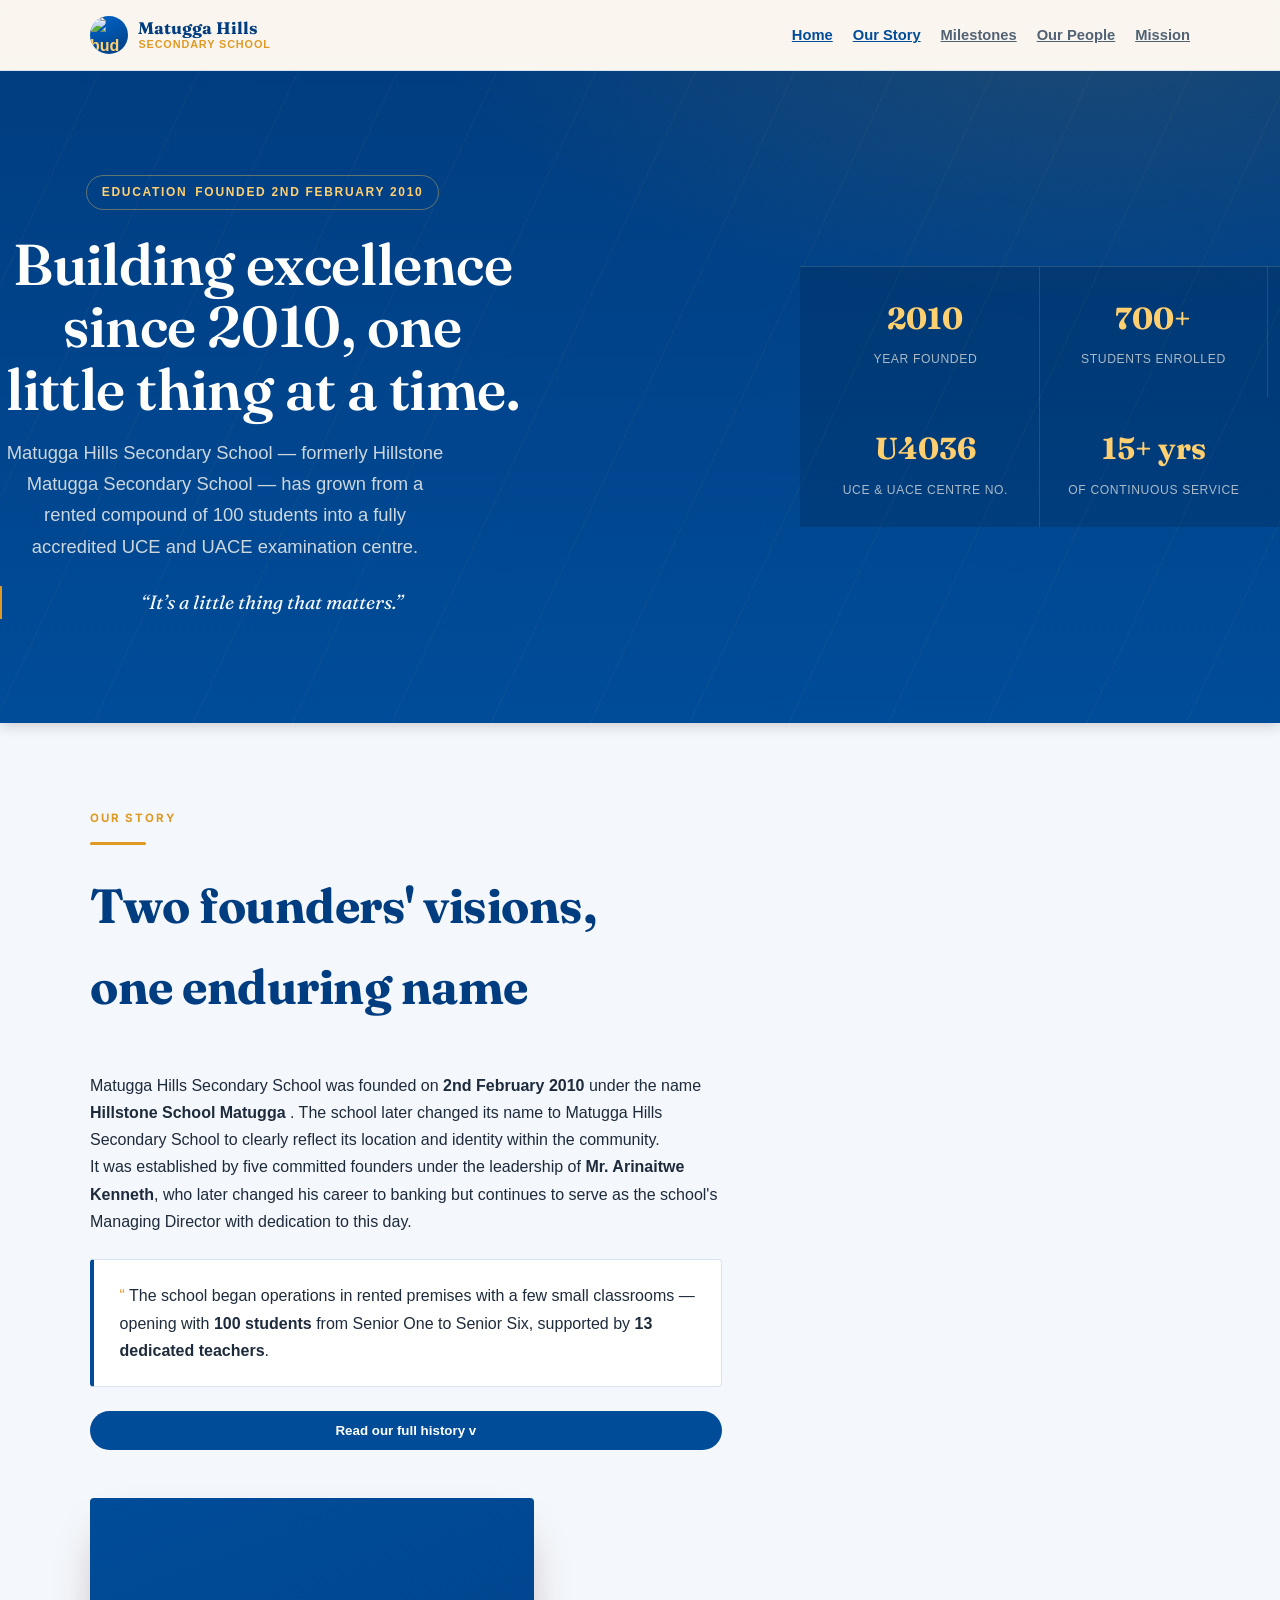
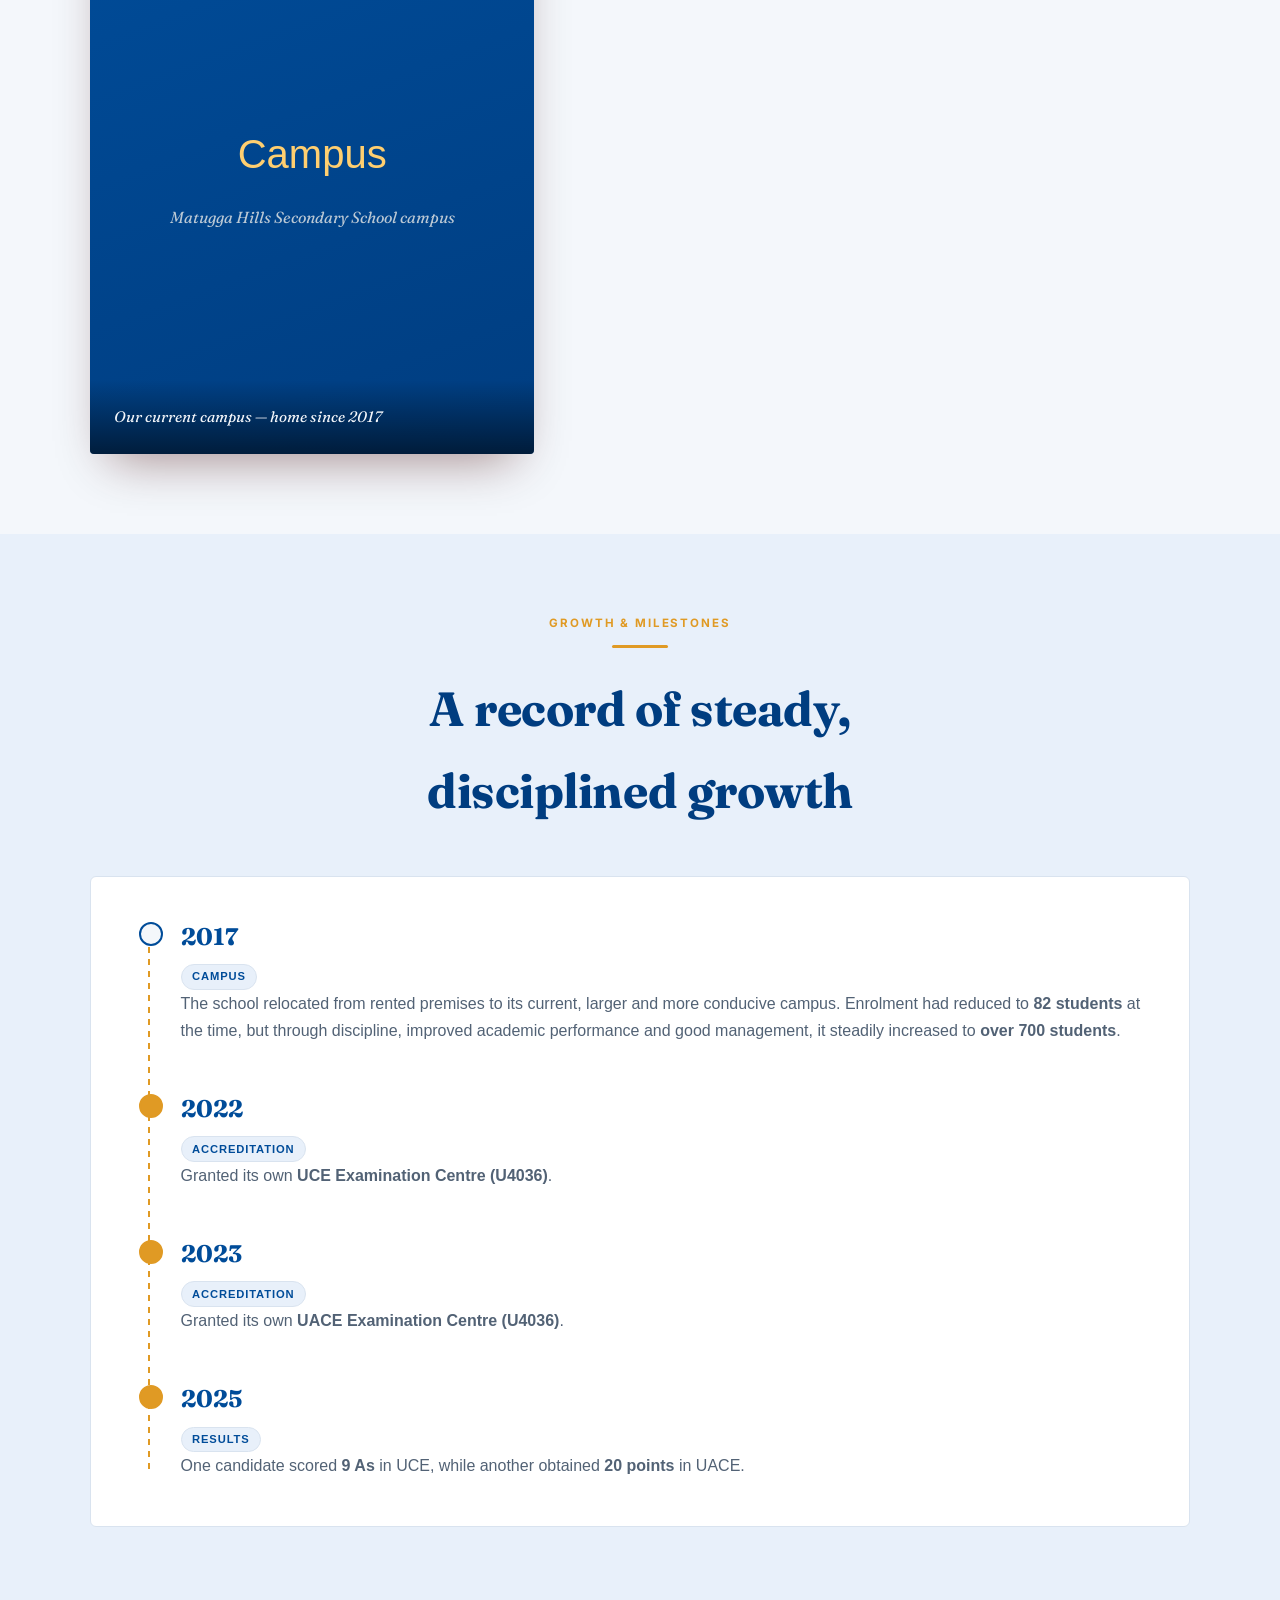
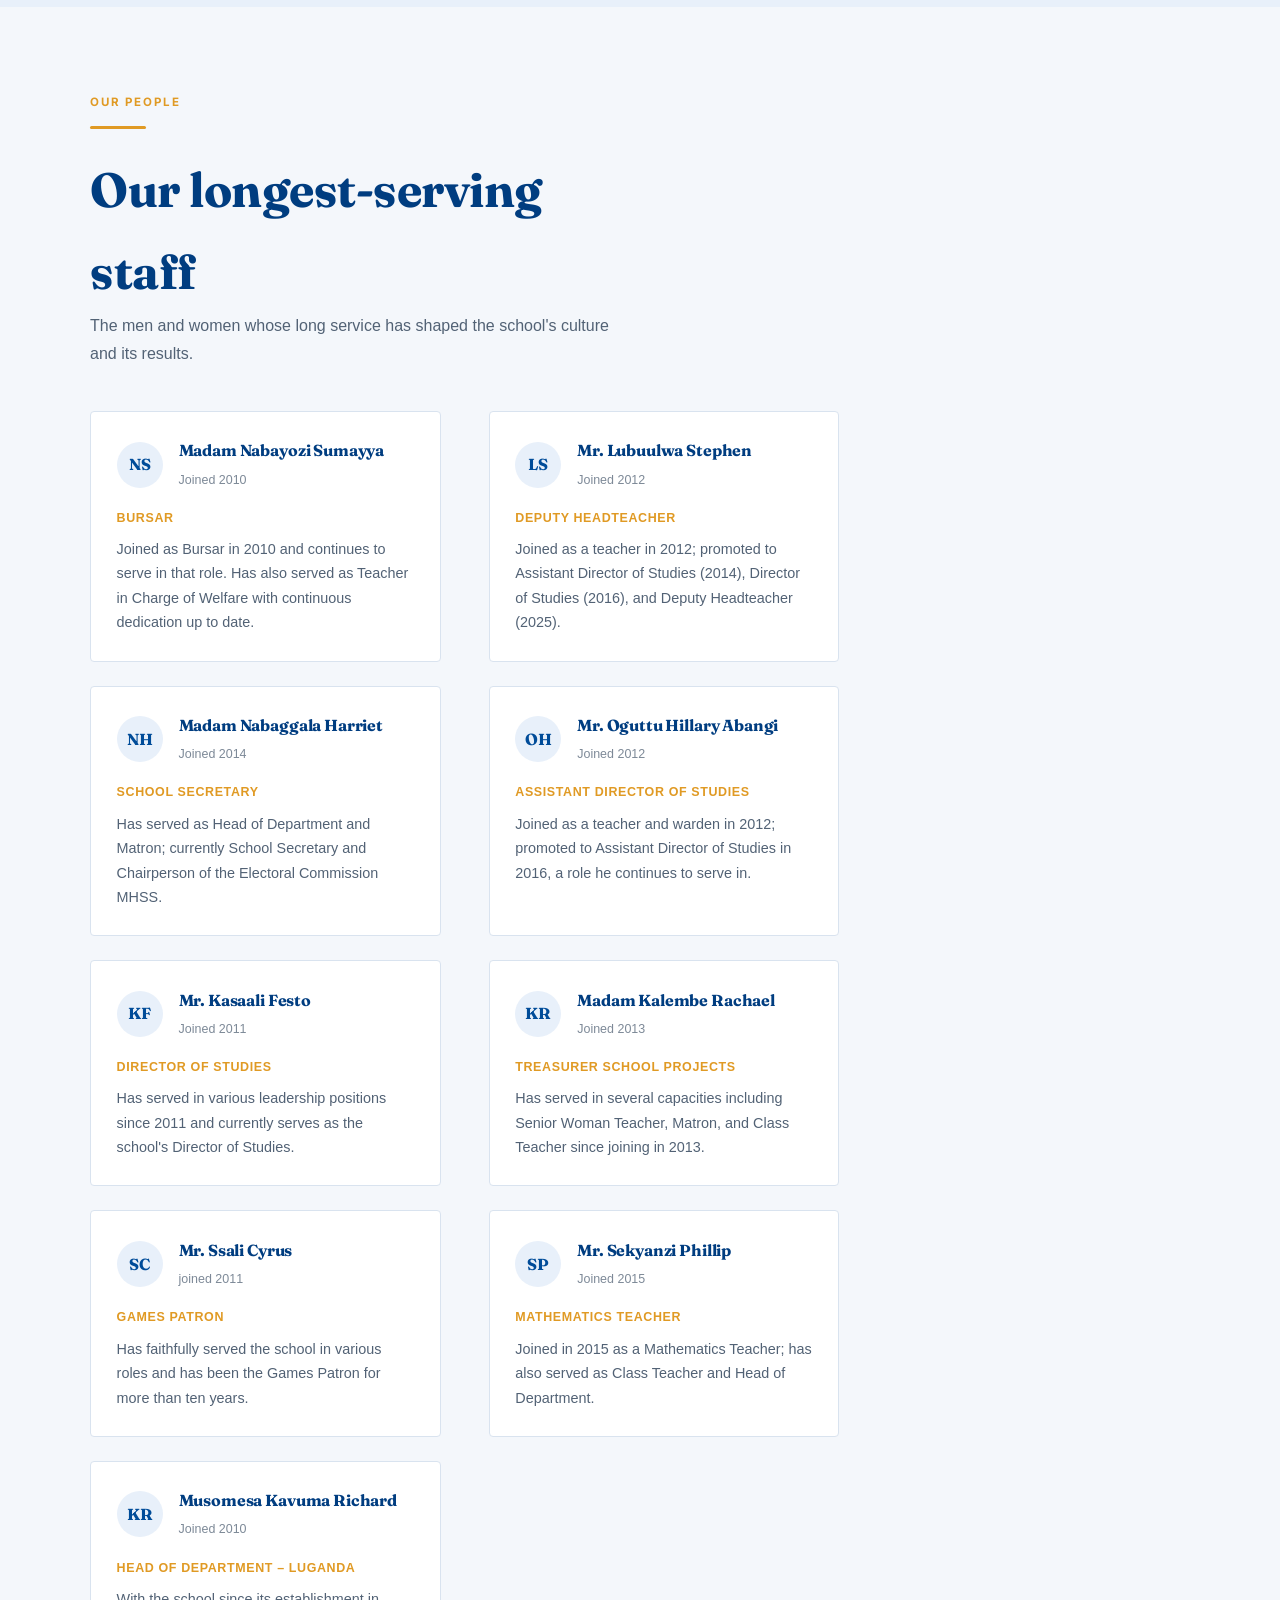
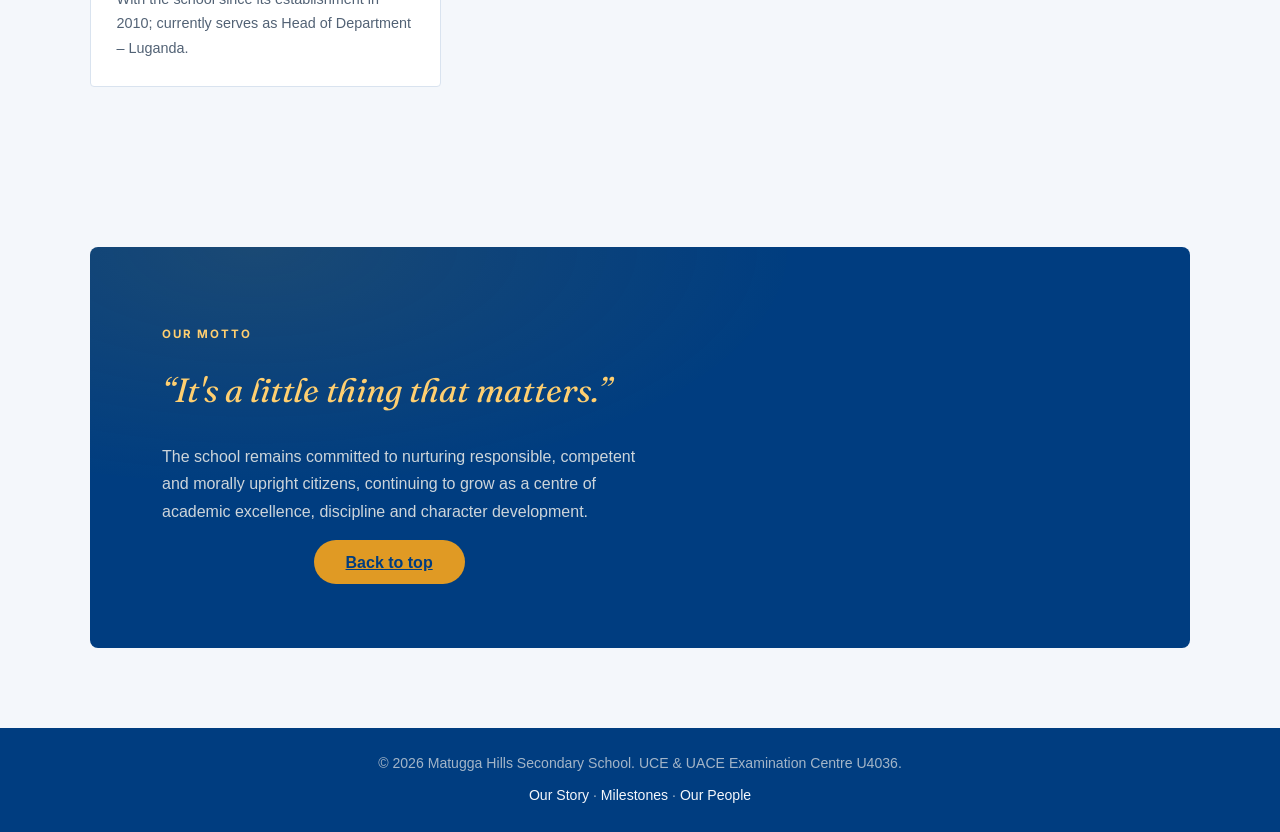
==== commit 66165765: "sharpness" ====
--- a/About us.html
+++ b/About us.html
@@ -449,6 +449,7 @@
     </button>
     <div class="collapse navbar-collapse" id="navMain">
       <ul class="navbar-nav ms-auto gap-md-2">
+        <li class="nav-item"><a class="nav-link active" href="index.html">Home</a></li>
         <li class="nav-item"><a class="nav-link active" href="#story">Our Story</a></li>
         <li class="nav-item"><a class="nav-link" href="#milestones">Milestones</a></li>
         <li class="nav-item"><a class="nav-link" href="#staff">Our People</a></li>
@@ -520,15 +521,14 @@
         <div class="founder-card">
           <p class="mb-0"><i class="bi bi-quote text-warning me-1"></i> The school began operations in rented premises with a few small classrooms — opening with <strong>100 students</strong> from Senior One to Senior Six, supported by <strong>13 dedicated teachers</strong>.</p>
         </div>
-        <button class="history-toggle mt-4" type="button" aria-expanded="false" aria-controls="fullHistory">
-          Read our full history <i class="bi bi-chevron-down ms-1"></i>
-        </button>
-
         <div class="collapse mt-4" id="fullHistory" hidden>
           <p>Despite operating in modest facilities, the staff remained committed to providing quality education. The first Headteacher, <strong>Mr. Kato Edward</strong>, was appointed in 2010. Having already spent three years in the teaching profession before joining the school, he has continued to serve faithfully as the school's Headteacher.</p>
           <p>Although the school did not initially have its own UNEB examination centre, students consistently achieved excellent academic results while sitting their examinations at other registered schools. In its second year, the best UCE candidate scored <strong>17 aggregates</strong>, while the best UACE candidate obtained <strong>22 points</strong>.</p>
           <p class="mb-0">Today, Matugga Hills Secondary School continues to grow as a centre of academic excellence, discipline and character development — remaining committed to nurturing responsible, competent and morally upright citizens.</p>
         </div>
+        <button class="history-toggle mt-4" type="button" aria-expanded="false" aria-controls="fullHistory">
+          Read our full history <i class="bi bi-chevron-down ms-1"></i>
+        </button>
       </div>
     </div>
   </div>
@@ -757,6 +757,7 @@
     const isExpanded = toggleButton.getAttribute('aria-expanded') === 'true';
     toggleButton.setAttribute('aria-expanded', String(!isExpanded));
     history.hidden = isExpanded;
+    toggleButton.childNodes[0].textContent = isExpanded ? 'Read our full history ' : 'Show less ';
   });
 
   navToggle?.addEventListener('click', () => {
--- a/style.css
+++ b/style.css
@@ -25,7 +25,7 @@
     content: "";
     position: fixed;
     inset: 0;
-    background: url("assets/images/budge.jpg") center / min(65vw, 560px) no-repeat;
+    background: url("assets/images/budge.jpg") center / min(65vw, 700px) no-repeat;
     opacity: 0.045;
     pointer-events: none;
     z-index: 0;
@@ -1710,4 +1710,50 @@
 .headteacher-img:hover {
     transform: scale(1.05);
     filter: brightness(1.08);
+}
+
+/* Add these styles to your style.css file to make the summary cards have a transparent background with blurred styling */
+
+.nav-item {
+    position: relative;
+}
+
+.nav-summary-card {
+    display: none;
+    position: absolute;
+    top: 100%;
+    left: 0;
+    width: 280px;
+    padding: 15px;
+    
+    /* Transparent / Glassmorphism background */
+    background: rgba(0, 0, 0, 0.45);
+    backdrop-filter: blur(8px);
+    -webkit-backdrop-filter: blur(8px);
+    
+    border: 1px solid rgba(255, 255, 255, 0.2);
+    border-radius: 8px;
+    box-shadow: 0 8px 32px 0 rgba(0, 0, 0, 0.3);
+    z-index: 1000;
+    color: #ffffff; /* Ensures text is bright and legible over background images */
+    text-align: left;
+}
+
+.nav-summary-card h4 {
+    margin: 0 0 8px 0;
+    font-size: 15px;
+    font-weight: 600;
+    color: #ffffff;
+}
+
+.nav-summary-card p {
+    margin: 0;
+    font-size: 13px;
+    line-height: 1.4;
+    color: rgba(255, 255, 255, 0.9);
+}
+
+/* Show card on hover */
+.nav-item:hover .nav-summary-card {
+    display: block;
 }
